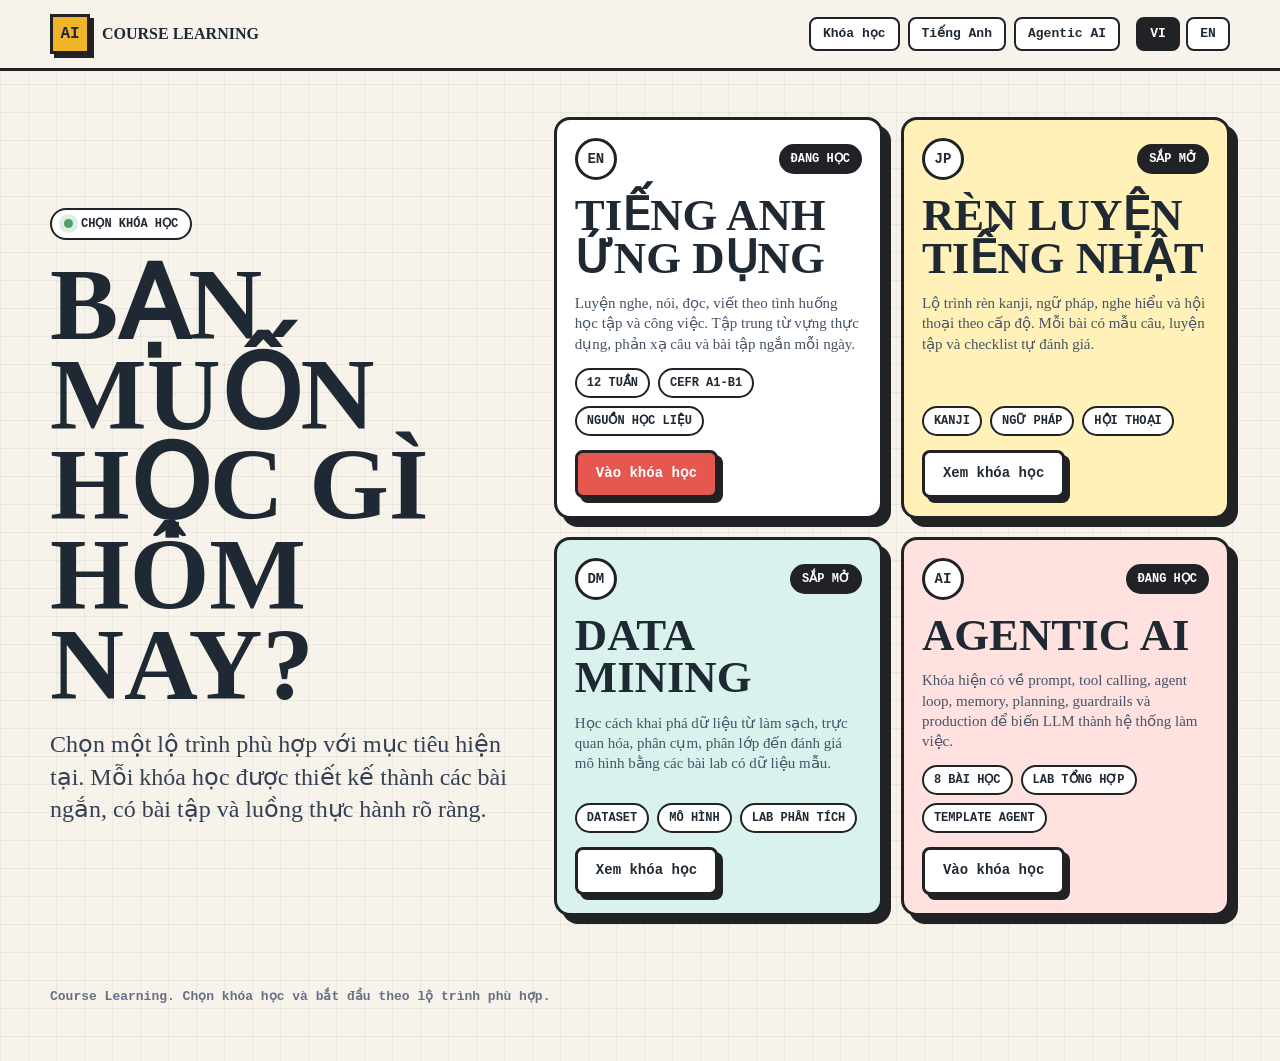
==== index.html @ 47c11835 "Add English learning roadmap page" ====
<!doctype html>
<html lang="vi">
<head>
  <meta charset="utf-8" />
  <meta name="viewport" content="width=device-width, initial-scale=1" />
  <title>Course Learning</title>
  <link rel="stylesheet" href="./assets/css/styles.css" />
</head>
<body>
  <header class="topbar">
    <div class="shell topbar-inner">
      <a class="brand" href="#courses" aria-label="Course selection home">
        <span class="mark">AI</span>
        <span data-i18n="brand">Course Learning</span>
      </a>

      <nav class="nav" aria-label="Course navigation">
        <a href="#courses" data-i18n="navCourses">Khóa học</a>
        <a href="./english.html#roadmap">Tiếng Anh</a>
        <a href="./agentic-ai.html#map" data-i18n="navAgenticAI">Agentic AI</a>
      </nav>

      <div class="lang-switch" aria-label="Language switcher">
        <button class="lang-btn active" type="button" data-lang="vi">VI</button>
        <button class="lang-btn" type="button" data-lang="en">EN</button>
      </div>
    </div>
  </header>

  <main id="home">
    <section class="shell course-select" id="courses">
      <div class="course-select-copy">
        <div class="eyebrow"><span class="pulse"></span><span data-i18n="courseSelectEyebrow">Chọn khóa học</span></div>
        <h1 data-i18n="courseSelectTitle">Bạn muốn học gì hôm nay?</h1>
        <p class="lead" data-i18n="courseSelectLead">Chọn một lộ trình phù hợp với mục tiêu hiện tại. Mỗi khóa học được thiết kế thành các bài ngắn, có bài tập và luồng thực hành rõ ràng.</p>
      </div>

      <div class="course-picker" id="coursePicker"></div>
    </section>
  </main>

  <footer class="shell footer" data-i18n="courseFooter">Course Learning. Chọn khóa học và bắt đầu theo lộ trình phù hợp.</footer>

  <script src="./assets/data/course-data.js"></script>
  <script src="./assets/js/app.js"></script>
</body>
</html>
---- assets/css/styles.css ----
:root {
  --ink: #1f2933;
  --muted: #667085;
  --paper: #f7f3ea;
  --line: #202225;
  --cyan: #2aa7a5;
  --red: #e6574f;
  --yellow: #f0b429;
  --green: #4f9f68;
  --shadow: 8px 8px 0 #202225;
  --radius: 8px;
}

* { box-sizing: border-box; }

html { scroll-behavior: smooth; }

body {
  margin: 0;
  color: var(--ink);
  background:
    linear-gradient(90deg, rgba(31, 41, 51, .06) 1px, transparent 1px),
    linear-gradient(rgba(31, 41, 51, .06) 1px, transparent 1px),
    var(--paper);
  background-size: 28px 28px;
  font-family: ui-serif, Georgia, "Times New Roman", serif;
}

button, input, textarea { font: inherit; }

.shell {
  width: min(1180px, calc(100% - 32px));
  margin: 0 auto;
}

.topbar {
  position: sticky;
  top: 0;
  z-index: 20;
  border-bottom: 3px solid var(--line);
  background: rgba(247, 243, 234, .92);
  backdrop-filter: blur(10px);
}

.topbar-inner {
  display: grid;
  grid-template-columns: auto 1fr auto;
  align-items: center;
  gap: 16px;
  min-height: 68px;
}

.brand {
  display: flex;
  align-items: center;
  gap: 12px;
  color: var(--ink);
  font-weight: 900;
  letter-spacing: 0;
  text-decoration: none;
  text-transform: uppercase;
}

.mark {
  width: 40px;
  height: 40px;
  display: grid;
  place-items: center;
  border: 3px solid var(--line);
  background: var(--yellow);
  box-shadow: 4px 4px 0 var(--line);
  font-family: ui-monospace, SFMono-Regular, Menlo, monospace;
}

.nav {
  display: flex;
  gap: 8px;
  flex-wrap: wrap;
  justify-content: flex-end;
}

.nav a,
.lang-btn {
  color: var(--ink);
  text-decoration: none;
  border: 2px solid var(--line);
  background: #fff;
  padding: 8px 12px;
  border-radius: var(--radius);
  font: 700 13px/1.1 ui-monospace, SFMono-Regular, Menlo, monospace;
}

.lang-switch {
  display: flex;
  gap: 6px;
}

.lang-btn {
  cursor: pointer;
  min-width: 44px;
}

.lang-btn.active {
  color: #fff;
  background: var(--line);
}

.hero {
  min-height: calc(100vh - 68px);
  display: grid;
  grid-template-columns: 1fr 1.05fr;
  gap: 36px;
  align-items: center;
  padding: 46px 0 28px;
}

.eyebrow {
  display: inline-flex;
  width: fit-content;
  align-items: center;
  gap: 8px;
  padding: 8px 12px;
  border: 2px solid var(--line);
  border-radius: 999px;
  background: #fff;
  font: 800 12px/1 ui-monospace, SFMono-Regular, Menlo, monospace;
  text-transform: uppercase;
}

.pulse {
  width: 9px;
  height: 9px;
  border-radius: 50%;
  background: var(--green);
  box-shadow: 0 0 0 5px rgba(79, 159, 104, .18);
}

h1 {
  max-width: 760px;
  margin: 20px 0 18px;
  font-size: clamp(46px, 8vw, 104px);
  line-height: .88;
  letter-spacing: 0;
  text-transform: uppercase;
}

.lead {
  max-width: 620px;
  margin: 0;
  color: #344054;
  font-size: clamp(18px, 2vw, 24px);
  line-height: 1.35;
}

.course-select {
  min-height: calc(100vh - 68px);
  display: grid;
  grid-template-columns: .82fr 1.18fr;
  gap: 34px;
  align-items: center;
  padding: 46px 0 38px;
}

.course-select-copy {
  align-self: center;
}

.course-picker {
  display: grid;
  grid-template-columns: repeat(2, minmax(0, 1fr));
  gap: 18px;
}

.picker-card {
  min-height: 330px;
  display: grid;
  grid-template-rows: auto auto 1fr auto auto;
  gap: 14px;
  border: 3px solid var(--line);
  border-radius: 16px;
  background: #fff;
  box-shadow: var(--shadow);
  padding: 18px;
}

.picker-card:nth-child(2) { background: #fff1b8; }
.picker-card:nth-child(3) { background: #d9f2ee; }
.picker-card:nth-child(4) { background: #ffe1df; }

.picker-card-top,
.picker-meta {
  display: flex;
  align-items: center;
  flex-wrap: wrap;
  gap: 8px;
}

.picker-card-top {
  justify-content: space-between;
}

.course-status,
.picker-meta span {
  border: 2px solid var(--line);
  border-radius: 999px;
  background: #fff;
  padding: 7px 10px;
  font: 900 12px/1 ui-monospace, SFMono-Regular, Menlo, monospace;
  text-transform: uppercase;
}

.course-status {
  background: var(--line);
  color: #fff;
}

.picker-card h2 {
  font-size: clamp(28px, 3.5vw, 46px);
}

.picker-card .btn {
  width: fit-content;
}

.hero-actions {
  display: flex;
  flex-wrap: wrap;
  gap: 12px;
  margin-top: 28px;
}

.btn {
  border: 3px solid var(--line);
  border-radius: var(--radius);
  color: var(--ink);
  background: #fff;
  padding: 13px 18px;
  min-height: 48px;
  cursor: pointer;
  box-shadow: 5px 5px 0 var(--line);
  text-decoration: none;
  font: 900 14px/1 ui-monospace, SFMono-Regular, Menlo, monospace;
  transition: transform .16s ease, box-shadow .16s ease;
}

.btn:hover {
  transform: translate(2px, 2px);
  box-shadow: 3px 3px 0 var(--line);
}

.btn.primary {
  background: var(--red);
  color: #fff;
}

.agent-board {
  position: relative;
  min-height: 560px;
  border: 4px solid var(--line);
  border-radius: 18px;
  background: #fffdf6;
  box-shadow: var(--shadow);
  overflow: hidden;
  padding: 22px;
}

.agent-board::before {
  content: "";
  position: absolute;
  inset: 0;
  background:
    radial-gradient(circle at 20% 20%, rgba(42, 167, 165, .22), transparent 28%),
    radial-gradient(circle at 78% 36%, rgba(230, 87, 79, .18), transparent 30%),
    radial-gradient(circle at 45% 90%, rgba(240, 180, 41, .22), transparent 28%);
  pointer-events: none;
}

.node {
  position: absolute;
  z-index: 1;
  width: 168px;
  border: 3px solid var(--line);
  border-radius: 14px;
  background: #fff;
  padding: 14px;
  box-shadow: 5px 5px 0 var(--line);
}

.node strong {
  display: block;
  margin-bottom: 8px;
  font: 900 14px/1 ui-monospace, SFMono-Regular, Menlo, monospace;
  text-transform: uppercase;
}

.node span {
  display: block;
  color: var(--muted);
  font-size: 14px;
  line-height: 1.25;
}

.node.goal { left: 34px; top: 36px; background: #d9f2ee; }
.node.plan { right: 48px; top: 62px; background: #fff1b8; }
.node.tools { right: 32px; bottom: 84px; background: #dce7ff; }
.node.memory { left: 54px; bottom: 76px; background: #e5f2df; }
.node.eval { left: 50%; top: 50%; transform: translate(-50%, -50%); background: #ffe1df; }

.brain {
  position: absolute;
  z-index: 2;
  left: 50%;
  top: 50%;
  width: 132px;
  height: 132px;
  transform: translate(-50%, -50%);
  border: 4px solid var(--line);
  border-radius: 50%;
  display: grid;
  place-items: center;
  background: var(--red);
  color: #fff;
  box-shadow: 7px 7px 0 var(--line);
  font: 900 46px/1 ui-monospace, SFMono-Regular, Menlo, monospace;
}

.wire {
  position: absolute;
  z-index: 0;
  border: 3px dashed var(--line);
  border-radius: 999px;
  opacity: .8;
}

.wire.one { left: 92px; top: 110px; width: 390px; height: 190px; transform: rotate(10deg); }
.wire.two { right: 96px; top: 130px; width: 330px; height: 300px; transform: rotate(-12deg); }
.wire.three { left: 116px; bottom: 110px; width: 410px; height: 190px; transform: rotate(-6deg); }

.section {
  padding: 76px 0;
  border-top: 3px solid rgba(32, 34, 37, .18);
}

.section-head {
  display: flex;
  align-items: end;
  justify-content: space-between;
  gap: 24px;
  margin-bottom: 24px;
}

h2 {
  margin: 0;
  font-size: clamp(34px, 5vw, 62px);
  line-height: .95;
  text-transform: uppercase;
}

.section-note {
  max-width: 430px;
  margin: 0;
  color: var(--muted);
  font-size: 17px;
  line-height: 1.45;
}

.modules,
.course-grid {
  display: grid;
  gap: 14px;
}

.modules { grid-template-columns: repeat(4, 1fr); }
.course-grid { grid-template-columns: repeat(2, 1fr); gap: 18px; }

.module,
.course-card,
.lesson-panel,
.visual-panel {
  border: 3px solid var(--line);
  border-radius: 16px;
  background: #fff;
  box-shadow: var(--shadow);
  padding: 20px;
}

.module {
  min-height: 220px;
}

.module:nth-child(2n),
.course-card:nth-child(2n) { background: #fff1b8; }
.module:nth-child(3n),
.course-card:nth-child(3n) { background: #d9f2ee; }
.module:nth-child(4n),
.course-card:nth-child(4n) { background: #ffe1df; }

.module-num {
  width: 42px;
  height: 42px;
  display: grid;
  place-items: center;
  border: 3px solid var(--line);
  border-radius: 50%;
  background: #fff;
  font: 900 14px/1 ui-monospace, SFMono-Regular, Menlo, monospace;
}

.module h3 {
  margin: 34px 0 10px;
  font-size: 22px;
  line-height: 1;
}

.module p,
.course-copy {
  margin: 0;
  color: #475467;
  font-size: 15px;
  line-height: 1.35;
}

.split,
.quiz,
.lab {
  display: grid;
  grid-template-columns: .9fr 1.1fr;
  gap: 22px;
  align-items: stretch;
}

.lesson-list,
.flow-steps,
.checklist,
.rubric {
  display: grid;
  gap: 12px;
  margin: 20px 0 0;
  padding: 0;
  list-style: none;
}

.lesson-list li,
.flow-step,
.practice,
.mini-diagram {
  border: 2px solid var(--line);
  border-radius: 12px;
  padding: 12px;
  background: #fffaf0;
}

.lesson-list li {
  display: grid;
  grid-template-columns: 38px 1fr;
  gap: 12px;
  align-items: start;
}

.badge {
  width: 38px;
  height: 38px;
  display: grid;
  place-items: center;
  border: 2px solid var(--line);
  border-radius: 50%;
  background: var(--cyan);
  color: #fff;
  font: 900 13px/1 ui-monospace, SFMono-Regular, Menlo, monospace;
}

.lesson-list strong,
.practice strong {
  display: block;
  margin-bottom: 4px;
  font: 900 15px/1.2 ui-monospace, SFMono-Regular, Menlo, monospace;
  text-transform: uppercase;
}

.lesson-list span,
.flow-step p,
.practice p {
  color: var(--muted);
  font-size: 14px;
  line-height: 1.35;
}

.terminal {
  background: #202225;
  color: #f9fafb;
  border-radius: 12px;
  border: 3px solid var(--line);
  overflow: hidden;
  font: 14px/1.5 ui-monospace, SFMono-Regular, Menlo, monospace;
}

.terminal-head {
  display: flex;
  gap: 8px;
  padding: 10px;
  border-bottom: 2px solid #000;
  background: #35383d;
}

.dot {
  width: 12px;
  height: 12px;
  border-radius: 50%;
  border: 1px solid #111;
}

.dot.red { background: #ff6b64; }
.dot.yellow { background: #f7c948; }
.dot.green { background: #57c785; }

pre {
  margin: 0;
  padding: 16px;
  white-space: pre-wrap;
}

.flow-step,
.diagram-row {
  display: grid;
  grid-template-columns: 108px 1fr;
  gap: 12px;
  align-items: center;
}

.flow-step code,
.diagram-row code {
  display: block;
  color: #fff;
  background: var(--line);
  border-radius: 8px;
  padding: 8px;
  text-align: center;
  font: 900 12px/1 ui-monospace, SFMono-Regular, Menlo, monospace;
  overflow-wrap: anywhere;
}

textarea {
  width: 100%;
  min-height: 250px;
  resize: vertical;
  border: 3px solid var(--line);
  border-radius: 14px;
  padding: 14px;
  color: var(--ink);
  background: #fff;
  box-shadow: 5px 5px 0 var(--line);
  font: 15px/1.5 ui-monospace, SFMono-Regular, Menlo, monospace;
}

.check {
  display: flex;
  align-items: center;
  gap: 10px;
  color: #475467;
  font-size: 16px;
}

.box {
  width: 24px;
  height: 24px;
  display: grid;
  place-items: center;
  border: 2px solid var(--line);
  border-radius: 6px;
  background: #fff;
  font: 900 13px/1 ui-monospace, SFMono-Regular, Menlo, monospace;
  flex: 0 0 auto;
}

.check.good .box {
  background: var(--green);
  color: #fff;
}

.course-card {
  display: grid;
  grid-template-rows: auto auto 1fr auto;
  gap: 14px;
  min-height: 460px;
}

.course-title {
  display: flex;
  align-items: start;
  gap: 12px;
}

.course-title h3 {
  margin: 0;
  font-size: clamp(25px, 3vw, 38px);
  line-height: .95;
  text-transform: uppercase;
}

.mini-diagram {
  display: grid;
  gap: 10px;
  align-content: start;
  background: rgba(255, 255, 255, .72);
}

.diagram-row span {
  color: #475467;
  font-size: 14px;
  line-height: 1.35;
}

.lab-board {
  border: 3px solid var(--line);
  border-radius: 16px;
  background: #202225;
  color: #f9fafb;
  box-shadow: var(--shadow);
  padding: 18px;
}

.lab-board h3 {
  margin: 0 0 14px;
  font-size: 28px;
  line-height: 1;
  text-transform: uppercase;
}

.lab-board ol {
  display: grid;
  gap: 12px;
  margin: 0;
  padding-left: 22px;
}

.lab-board li {
  color: #eaecf0;
  line-height: 1.4;
}

.rubric-item {
  display: grid;
  grid-template-columns: 34px 1fr;
  gap: 10px;
  align-items: start;
  border: 2px solid #000;
  border-radius: 12px;
  background: #35383d;
  padding: 10px;
}

.rubric-item b {
  display: grid;
  place-items: center;
  width: 34px;
  height: 34px;
  border: 2px solid #000;
  border-radius: 50%;
  background: var(--yellow);
  color: var(--ink);
  font: 900 12px/1 ui-monospace, SFMono-Regular, Menlo, monospace;
}

.rubric-item span {
  color: #f2f4f7;
  font-size: 14px;
  line-height: 1.35;
}

.english-hero {
  min-height: calc(100vh - 68px);
  display: grid;
  grid-template-columns: 1fr .82fr;
  gap: 34px;
  align-items: center;
  padding: 46px 0 38px;
}

.english-hero h1 {
  max-width: 820px;
}

.english-scorecard {
  display: grid;
  gap: 18px;
  border: 4px solid var(--line);
  border-radius: 18px;
  background: #d9f2ee;
  box-shadow: var(--shadow);
  padding: 24px;
}

.english-scorecard strong {
  display: block;
  margin: 12px 0;
  font-size: clamp(38px, 5vw, 70px);
  line-height: .9;
  text-transform: uppercase;
}

.english-scorecard p {
  max-width: 420px;
  margin: 0;
  color: #344054;
  font-size: 17px;
  line-height: 1.45;
}

.score-label {
  display: inline-flex;
  width: fit-content;
  border: 2px solid var(--line);
  border-radius: 999px;
  background: #fff;
  padding: 8px 12px;
  font: 900 12px/1 ui-monospace, SFMono-Regular, Menlo, monospace;
  text-transform: uppercase;
}

.score-grid {
  display: grid;
  grid-template-columns: repeat(2, 1fr);
  gap: 10px;
}

.score-grid span {
  border: 3px solid var(--line);
  border-radius: 12px;
  background: #fff;
  padding: 16px;
  box-shadow: 4px 4px 0 var(--line);
  font: 900 16px/1 ui-monospace, SFMono-Regular, Menlo, monospace;
  text-transform: uppercase;
}

.principles,
.english-roadmap,
.source-grid {
  display: grid;
  gap: 18px;
}

.principles {
  grid-template-columns: repeat(3, 1fr);
}

.principle-card,
.roadmap-phase,
.source-card {
  border: 3px solid var(--line);
  border-radius: 16px;
  background: #fff;
  box-shadow: var(--shadow);
  padding: 20px;
}

.principle-card:nth-child(2),
.roadmap-phase:nth-child(2n),
.source-card:nth-child(2n) {
  background: #fff1b8;
}

.principle-card:nth-child(3),
.roadmap-phase:nth-child(3n),
.source-card:nth-child(3n) {
  background: #ffe1df;
}

.principle-card h3,
.source-card h3 {
  margin: 18px 0 10px;
  font-size: 26px;
  line-height: 1;
  text-transform: uppercase;
}

.principle-card p,
.source-card p {
  margin: 0;
  color: #475467;
  font-size: 15px;
  line-height: 1.4;
}

.english-roadmap {
  grid-template-columns: repeat(2, 1fr);
}

.phase-head {
  display: flex;
  align-items: start;
  gap: 12px;
  margin-bottom: 14px;
}

.phase-head h3 {
  margin: 0;
  font-size: clamp(27px, 3vw, 40px);
  line-height: .95;
  text-transform: uppercase;
}

.roadmap-phase ul {
  display: grid;
  gap: 10px;
  margin: 0;
  padding-left: 20px;
}

.roadmap-phase li {
  color: #475467;
  line-height: 1.4;
}

.source-grid {
  grid-template-columns: repeat(5, minmax(0, 1fr));
}

.source-card {
  min-height: 250px;
  display: grid;
  grid-template-rows: auto 1fr auto;
}

.source-card a {
  width: fit-content;
  color: #fff;
  background: var(--line);
  border: 2px solid var(--line);
  border-radius: var(--radius);
  padding: 9px 10px;
  text-decoration: none;
  font: 900 12px/1 ui-monospace, SFMono-Regular, Menlo, monospace;
}

.footer {
  padding: 34px 0 54px;
  color: var(--muted);
  font: 700 13px/1.4 ui-monospace, SFMono-Regular, Menlo, monospace;
}

@media (max-width: 920px) {
  .topbar-inner,
  .course-select,
  .english-hero,
  .hero,
  .split,
  .quiz,
  .lab {
    grid-template-columns: 1fr;
  }

  .course-select,
  .english-hero,
  .hero { min-height: auto; }
  .nav { justify-content: flex-start; }
  .principles,
  .english-roadmap,
  .source-grid { grid-template-columns: 1fr; }
  .modules { grid-template-columns: repeat(2, 1fr); }
  .course-grid { grid-template-columns: 1fr; }
}

@media (max-width: 620px) {
  .topbar-inner {
    align-items: flex-start;
    padding: 12px 0;
  }

  .agent-board { min-height: 640px; }
  .node { width: 142px; }
  .node.goal { left: 16px; top: 24px; }
  .node.plan { right: 14px; top: 124px; }
  .node.tools { right: 14px; bottom: 32px; }
  .node.memory { left: 16px; bottom: 96px; }
  .brain { width: 108px; height: 108px; font-size: 36px; }
  .course-picker,
  .modules { grid-template-columns: 1fr; }
  .flow-step,
  .diagram-row { grid-template-columns: 1fr; }
  .section-head { display: block; }
  .section-note { margin-top: 12px; }
}
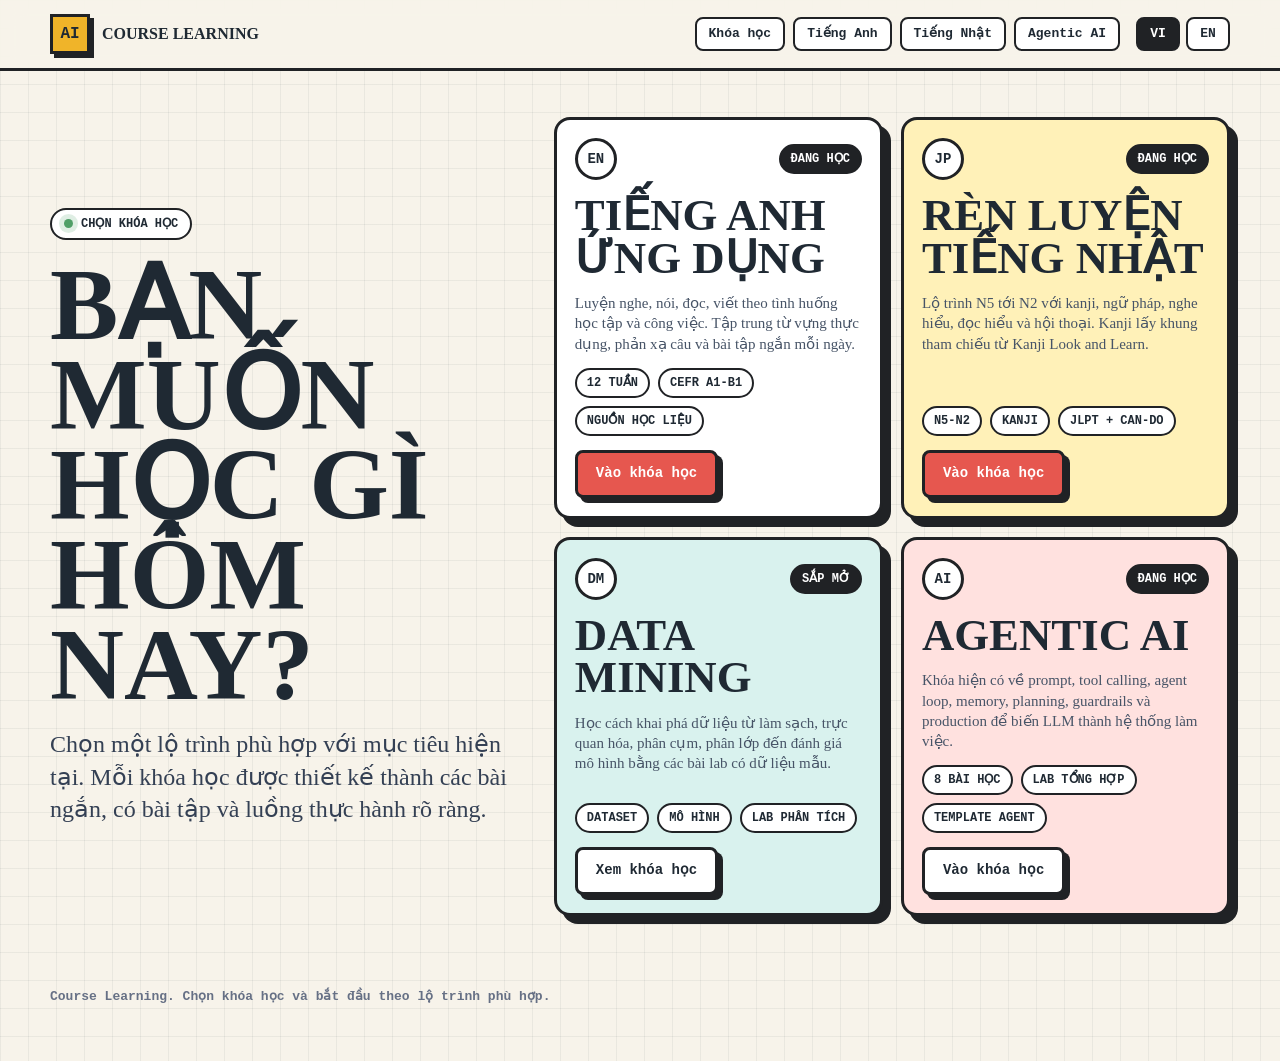
==== commit 45b6b9d7: "Add Japanese N5 to N2 roadmap page" ====
--- a/index.html
+++ b/index.html
@@ -17,6 +17,7 @@
       <nav class="nav" aria-label="Course navigation">
         <a href="#courses" data-i18n="navCourses">Khóa học</a>
         <a href="./english.html#roadmap">Tiếng Anh</a>
+        <a href="./japanese.html#roadmap">Tiếng Nhật</a>
         <a href="./agentic-ai.html#map" data-i18n="navAgenticAI">Agentic AI</a>
       </nav>
 
--- a/assets/css/styles.css
+++ b/assets/css/styles.css
@@ -676,6 +676,15 @@
   padding: 46px 0 38px;
 }
 
+.japanese-hero {
+  min-height: calc(100vh - 68px);
+  display: grid;
+  grid-template-columns: .98fr 1.02fr;
+  gap: 34px;
+  align-items: center;
+  padding: 46px 0 38px;
+}
+
 .english-hero h1 {
   max-width: 820px;
 }
@@ -833,6 +842,82 @@
   font: 900 12px/1 ui-monospace, SFMono-Regular, Menlo, monospace;
 }
 
+.japanese-board {
+  position: relative;
+  min-height: 560px;
+  display: grid;
+  grid-template-columns: repeat(3, 1fr);
+  gap: 14px;
+  align-content: start;
+  border: 4px solid var(--line);
+  border-radius: 18px;
+  background:
+    linear-gradient(135deg, rgba(255, 225, 223, .74), rgba(217, 242, 238, .88)),
+    #fffdf6;
+  box-shadow: var(--shadow);
+  padding: 22px;
+}
+
+.kanji-tile {
+  aspect-ratio: 1;
+  display: grid;
+  place-items: center;
+  border: 4px solid var(--line);
+  border-radius: 16px;
+  background: #fff;
+  box-shadow: 6px 6px 0 var(--line);
+  font-size: clamp(60px, 9vw, 128px);
+  font-weight: 900;
+  line-height: 1;
+}
+
+.kanji-tile:nth-child(2) {
+  transform: translateY(38px);
+  background: #fff1b8;
+}
+
+.kanji-tile:nth-child(3) {
+  transform: translateY(76px);
+  background: #d9f2ee;
+}
+
+.level-stack {
+  grid-column: 1 / -1;
+  display: grid;
+  gap: 10px;
+  margin-top: 90px;
+}
+
+.level-stack span {
+  border: 3px solid var(--line);
+  border-radius: 12px;
+  background: #202225;
+  color: #fff;
+  padding: 14px;
+  box-shadow: 4px 4px 0 var(--line);
+  font: 900 16px/1 ui-monospace, SFMono-Regular, Menlo, monospace;
+  text-transform: uppercase;
+}
+
+.japanese-roadmap,
+.daily-grid {
+  display: grid;
+  gap: 18px;
+}
+
+.japanese-roadmap {
+  grid-template-columns: repeat(2, 1fr);
+}
+
+.daily-grid {
+  grid-template-columns: repeat(4, 1fr);
+}
+
+.kanji-note {
+  max-width: none;
+  margin-top: 16px;
+}
+
 .footer {
   padding: 34px 0 54px;
   color: var(--muted);
@@ -843,6 +928,7 @@
   .topbar-inner,
   .course-select,
   .english-hero,
+  .japanese-hero,
   .hero,
   .split,
   .quiz,
@@ -852,10 +938,13 @@
 
   .course-select,
   .english-hero,
+  .japanese-hero,
   .hero { min-height: auto; }
   .nav { justify-content: flex-start; }
   .principles,
   .english-roadmap,
+  .japanese-roadmap,
+  .daily-grid,
   .source-grid { grid-template-columns: 1fr; }
   .modules { grid-template-columns: repeat(2, 1fr); }
   .course-grid { grid-template-columns: 1fr; }
@@ -874,6 +963,8 @@
   .node.tools { right: 14px; bottom: 32px; }
   .node.memory { left: 16px; bottom: 96px; }
   .brain { width: 108px; height: 108px; font-size: 36px; }
+  .japanese-board { min-height: auto; }
+  .level-stack { margin-top: 26px; }
   .course-picker,
   .modules { grid-template-columns: 1fr; }
   .flow-step,
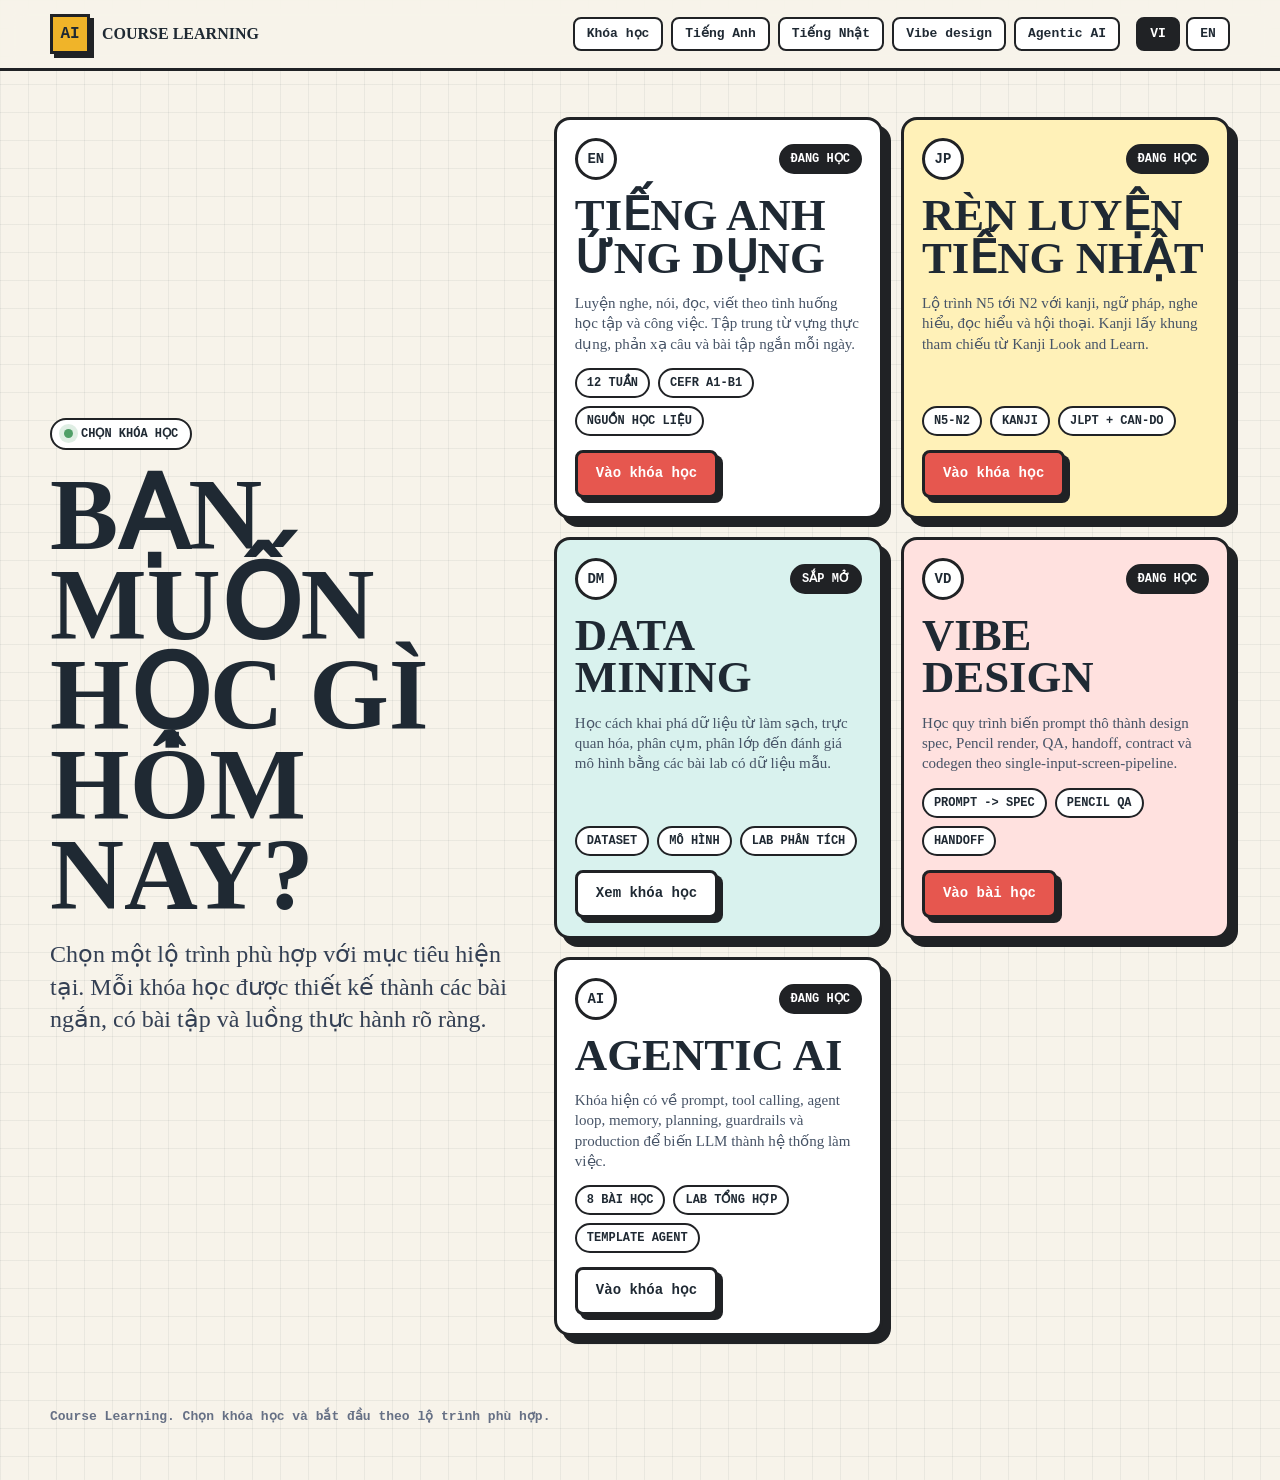
==== commit c9cd7eb9: "Add Vibe design pipeline lesson" ====
--- a/index.html
+++ b/index.html
@@ -18,6 +18,7 @@
         <a href="#courses" data-i18n="navCourses">Khóa học</a>
         <a href="./english.html#roadmap">Tiếng Anh</a>
         <a href="./japanese.html#roadmap">Tiếng Nhật</a>
+        <a href="./vibe-design.html#map">Vibe design</a>
         <a href="./agentic-ai.html#map" data-i18n="navAgenticAI">Agentic AI</a>
       </nav>
 
--- a/assets/css/styles.css
+++ b/assets/css/styles.css
@@ -685,6 +685,15 @@
   padding: 46px 0 38px;
 }
 
+.vibe-hero {
+  min-height: calc(100vh - 68px);
+  display: grid;
+  grid-template-columns: .9fr 1.1fr;
+  gap: 34px;
+  align-items: center;
+  padding: 46px 0 38px;
+}
+
 .english-hero h1 {
   max-width: 820px;
 }
@@ -918,6 +927,55 @@
   margin-top: 16px;
 }
 
+.pipeline-board {
+  display: grid;
+  grid-template-columns: repeat(2, minmax(0, 1fr));
+  gap: 14px;
+  border: 4px solid var(--line);
+  border-radius: 18px;
+  background:
+    linear-gradient(135deg, rgba(240, 180, 41, .22), rgba(42, 167, 165, .2)),
+    #fffdf6;
+  box-shadow: var(--shadow);
+  padding: 22px;
+}
+
+.pipeline-node {
+  min-height: 104px;
+  display: grid;
+  place-items: center;
+  border: 3px solid var(--line);
+  border-radius: 14px;
+  background: #fff;
+  box-shadow: 5px 5px 0 var(--line);
+  text-align: center;
+  font: 900 20px/1 ui-monospace, SFMono-Regular, Menlo, monospace;
+  text-transform: uppercase;
+}
+
+.pipeline-node:nth-child(2n) { background: #fff1b8; }
+.pipeline-node:nth-child(3n) { background: #d9f2ee; }
+.pipeline-node:nth-child(4n) { background: #ffe1df; }
+
+.vibe-steps,
+.checklist-grid {
+  display: grid;
+  gap: 18px;
+}
+
+.vibe-steps {
+  grid-template-columns: repeat(2, 1fr);
+}
+
+.checklist-grid {
+  grid-template-columns: repeat(2, 1fr);
+}
+
+.check code,
+.roadmap-phase code {
+  overflow-wrap: anywhere;
+}
+
 .footer {
   padding: 34px 0 54px;
   color: var(--muted);
@@ -929,6 +987,7 @@
   .course-select,
   .english-hero,
   .japanese-hero,
+  .vibe-hero,
   .hero,
   .split,
   .quiz,
@@ -939,11 +998,14 @@
   .course-select,
   .english-hero,
   .japanese-hero,
+  .vibe-hero,
   .hero { min-height: auto; }
   .nav { justify-content: flex-start; }
   .principles,
   .english-roadmap,
   .japanese-roadmap,
+  .vibe-steps,
+  .checklist-grid,
   .daily-grid,
   .source-grid { grid-template-columns: 1fr; }
   .modules { grid-template-columns: repeat(2, 1fr); }
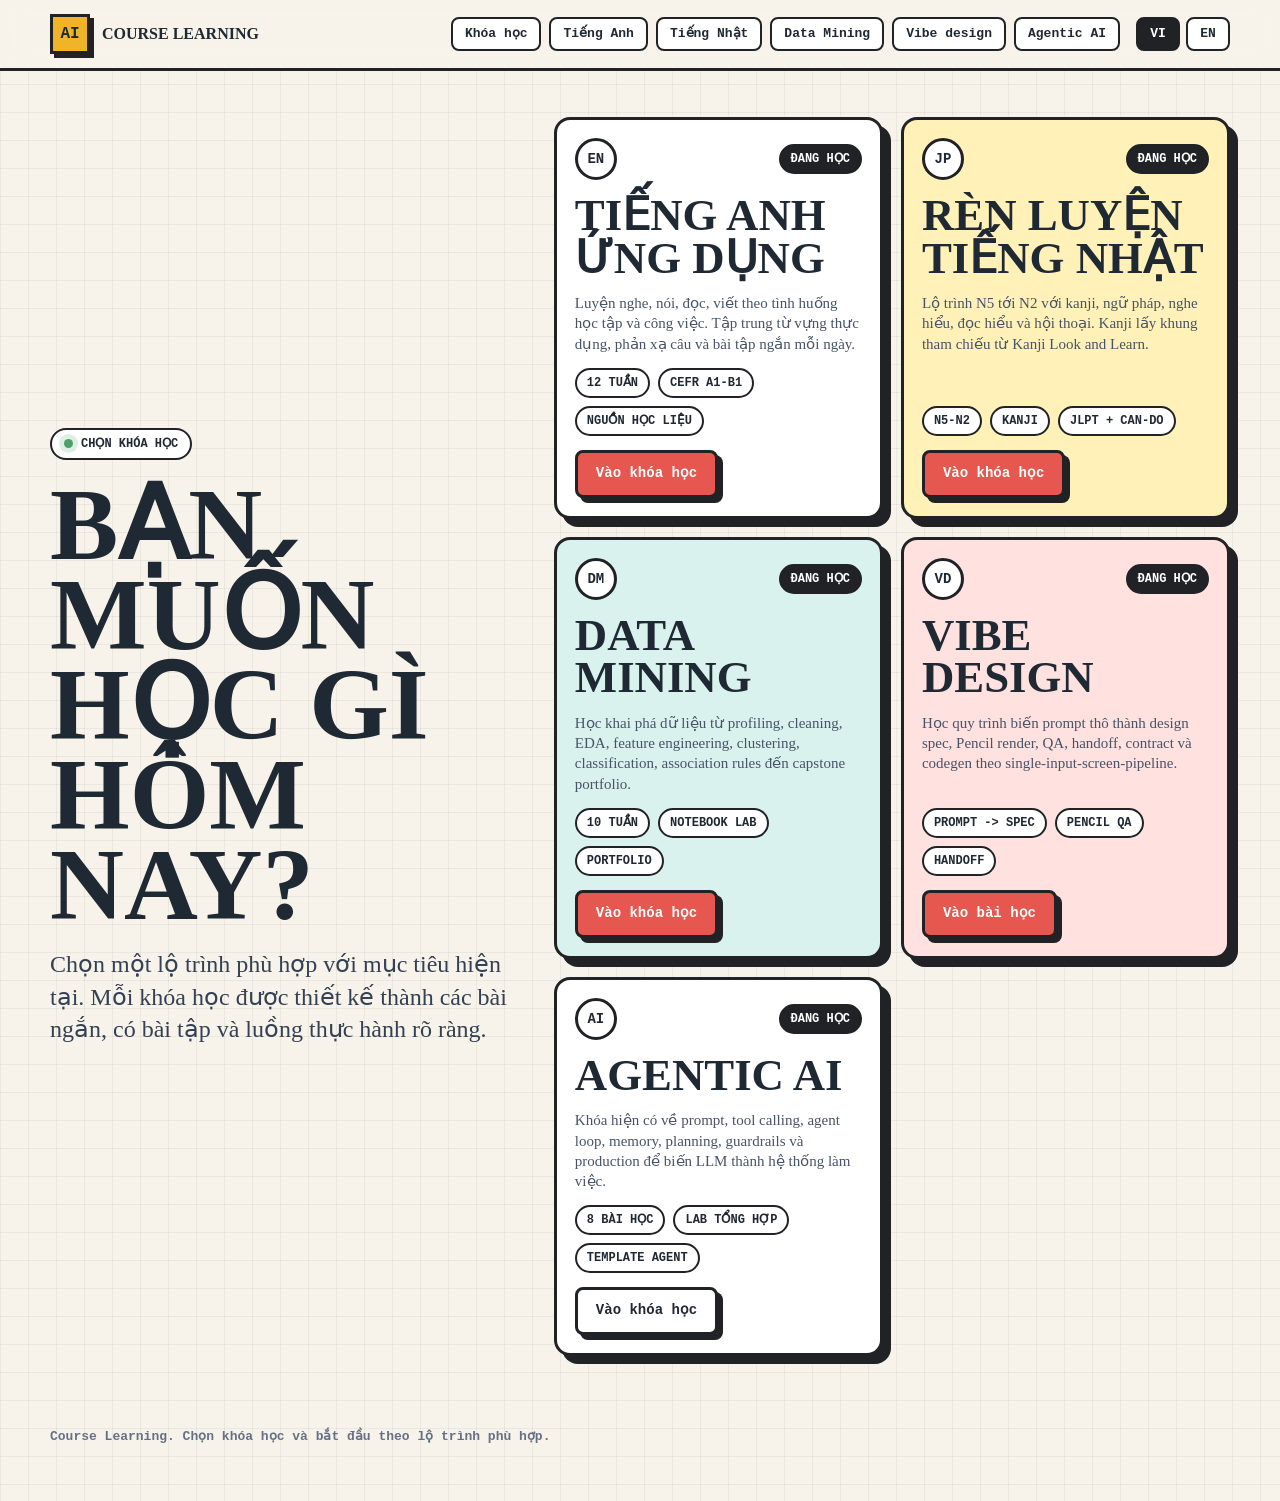
==== commit 21387cdf: "Add Data Mining learning plan page" ====
--- a/index.html
+++ b/index.html
@@ -18,6 +18,7 @@
         <a href="#courses" data-i18n="navCourses">Khóa học</a>
         <a href="./english.html#roadmap">Tiếng Anh</a>
         <a href="./japanese.html#roadmap">Tiếng Nhật</a>
+        <a href="./data-mining.html#roadmap">Data Mining</a>
         <a href="./vibe-design.html#map">Vibe design</a>
         <a href="./agentic-ai.html#map" data-i18n="navAgenticAI">Agentic AI</a>
       </nav>
--- a/assets/css/styles.css
+++ b/assets/css/styles.css
@@ -694,6 +694,15 @@
   padding: 46px 0 38px;
 }
 
+.data-hero {
+  min-height: calc(100vh - 68px);
+  display: grid;
+  grid-template-columns: .92fr 1.08fr;
+  gap: 34px;
+  align-items: center;
+  padding: 46px 0 38px;
+}
+
 .english-hero h1 {
   max-width: 820px;
 }
@@ -927,6 +936,42 @@
   margin-top: 16px;
 }
 
+.data-board {
+  display: grid;
+  grid-template-columns: repeat(3, 1fr);
+  gap: 14px;
+  border: 4px solid var(--line);
+  border-radius: 18px;
+  background:
+    linear-gradient(135deg, rgba(42, 167, 165, .2), rgba(230, 87, 79, .14)),
+    #fffdf6;
+  box-shadow: var(--shadow);
+  padding: 22px;
+}
+
+.data-cell {
+  min-height: 142px;
+  display: grid;
+  place-items: center;
+  border: 3px solid var(--line);
+  border-radius: 14px;
+  background: #fff;
+  box-shadow: 5px 5px 0 var(--line);
+  text-align: center;
+  font: 900 22px/1 ui-monospace, SFMono-Regular, Menlo, monospace;
+  text-transform: uppercase;
+}
+
+.data-cell:nth-child(2n) { background: #d9f2ee; }
+.data-cell:nth-child(3n) { background: #fff1b8; }
+
+.data-roadmap,
+.data-lesson-grid {
+  display: grid;
+  grid-template-columns: repeat(2, 1fr);
+  gap: 18px;
+}
+
 .pipeline-board {
   display: grid;
   grid-template-columns: repeat(2, minmax(0, 1fr));
@@ -958,13 +1003,141 @@
 .pipeline-node:nth-child(4n) { background: #ffe1df; }
 
 .vibe-steps,
-.checklist-grid {
+.checklist-grid,
+.learning-path-grid,
+.practice-lab-grid {
   display: grid;
   gap: 18px;
 }
 
-.vibe-steps {
+.vibe-steps,
+.learning-path-grid,
+.practice-lab-grid {
   grid-template-columns: repeat(2, 1fr);
+}
+
+.practice-lab {
+  border: 3px solid var(--line);
+  border-radius: 16px;
+  background: #fff;
+  box-shadow: var(--shadow);
+  padding: 20px;
+}
+
+.practice-lab:nth-child(2n) { background: #fff1b8; }
+.practice-lab:nth-child(3n) { background: #d9f2ee; }
+
+.practice-lab p {
+  margin: 0 0 14px;
+  color: #344054;
+  line-height: 1.4;
+}
+
+.practice-lab ul {
+  display: grid;
+  gap: 8px;
+  margin: 0;
+  padding-left: 20px;
+}
+
+.practice-lab li {
+  color: #475467;
+  line-height: 1.4;
+}
+
+.workspace-grid {
+  display: grid;
+  grid-template-columns: .92fr 1.08fr;
+  gap: 22px;
+  align-items: stretch;
+}
+
+.workspace-panel {
+  border: 3px solid var(--line);
+  border-radius: 16px;
+  background: #fff;
+  box-shadow: var(--shadow);
+  padding: 20px;
+}
+
+.workspace-panel label {
+  display: grid;
+  gap: 8px;
+  margin-bottom: 14px;
+  color: #344054;
+  font: 900 13px/1.2 ui-monospace, SFMono-Regular, Menlo, monospace;
+  text-transform: uppercase;
+}
+
+.workspace-panel input,
+.workspace-panel select {
+  width: 100%;
+  min-height: 48px;
+  border: 3px solid var(--line);
+  border-radius: 12px;
+  background: #fff;
+  color: var(--ink);
+  padding: 10px 12px;
+  box-shadow: 4px 4px 0 var(--line);
+}
+
+.workspace-panel textarea {
+  min-height: 180px;
+}
+
+.workspace-actions {
+  display: flex;
+  flex-wrap: wrap;
+  gap: 12px;
+}
+
+.workspace-output {
+  min-height: 460px;
+  margin-top: 18px;
+  border: 3px solid var(--line);
+  border-radius: 14px;
+  background: #202225;
+  color: #f9fafb;
+  box-shadow: 5px 5px 0 var(--line);
+  white-space: pre-wrap;
+  overflow: auto;
+}
+
+.saved-runs {
+  margin-top: 32px;
+}
+
+.compact-head h2 {
+  font-size: clamp(28px, 3.5vw, 44px);
+}
+
+.saved-run-list {
+  display: grid;
+  grid-template-columns: repeat(3, 1fr);
+  gap: 14px;
+}
+
+.saved-run {
+  border: 3px solid var(--line);
+  border-radius: 14px;
+  background: #fff1b8;
+  box-shadow: 5px 5px 0 var(--line);
+  padding: 14px;
+  cursor: pointer;
+  text-align: left;
+}
+
+.saved-run strong {
+  display: block;
+  margin-bottom: 8px;
+  font: 900 16px/1.1 ui-monospace, SFMono-Regular, Menlo, monospace;
+  text-transform: uppercase;
+}
+
+.saved-run span {
+  color: #475467;
+  font-size: 14px;
+  line-height: 1.35;
 }
 
 .checklist-grid {
@@ -988,6 +1161,7 @@
   .english-hero,
   .japanese-hero,
   .vibe-hero,
+  .data-hero,
   .hero,
   .split,
   .quiz,
@@ -999,12 +1173,18 @@
   .english-hero,
   .japanese-hero,
   .vibe-hero,
+  .data-hero,
   .hero { min-height: auto; }
   .nav { justify-content: flex-start; }
   .principles,
   .english-roadmap,
   .japanese-roadmap,
+  .data-roadmap,
+  .data-lesson-grid,
   .vibe-steps,
+  .learning-path-grid,
+  .practice-lab-grid,
+  .workspace-grid,
   .checklist-grid,
   .daily-grid,
   .source-grid { grid-template-columns: 1fr; }
@@ -1026,8 +1206,10 @@
   .node.memory { left: 16px; bottom: 96px; }
   .brain { width: 108px; height: 108px; font-size: 36px; }
   .japanese-board { min-height: auto; }
+  .data-board { grid-template-columns: 1fr; }
   .level-stack { margin-top: 26px; }
   .course-picker,
+  .saved-run-list,
   .modules { grid-template-columns: 1fr; }
   .flow-step,
   .diagram-row { grid-template-columns: 1fr; }
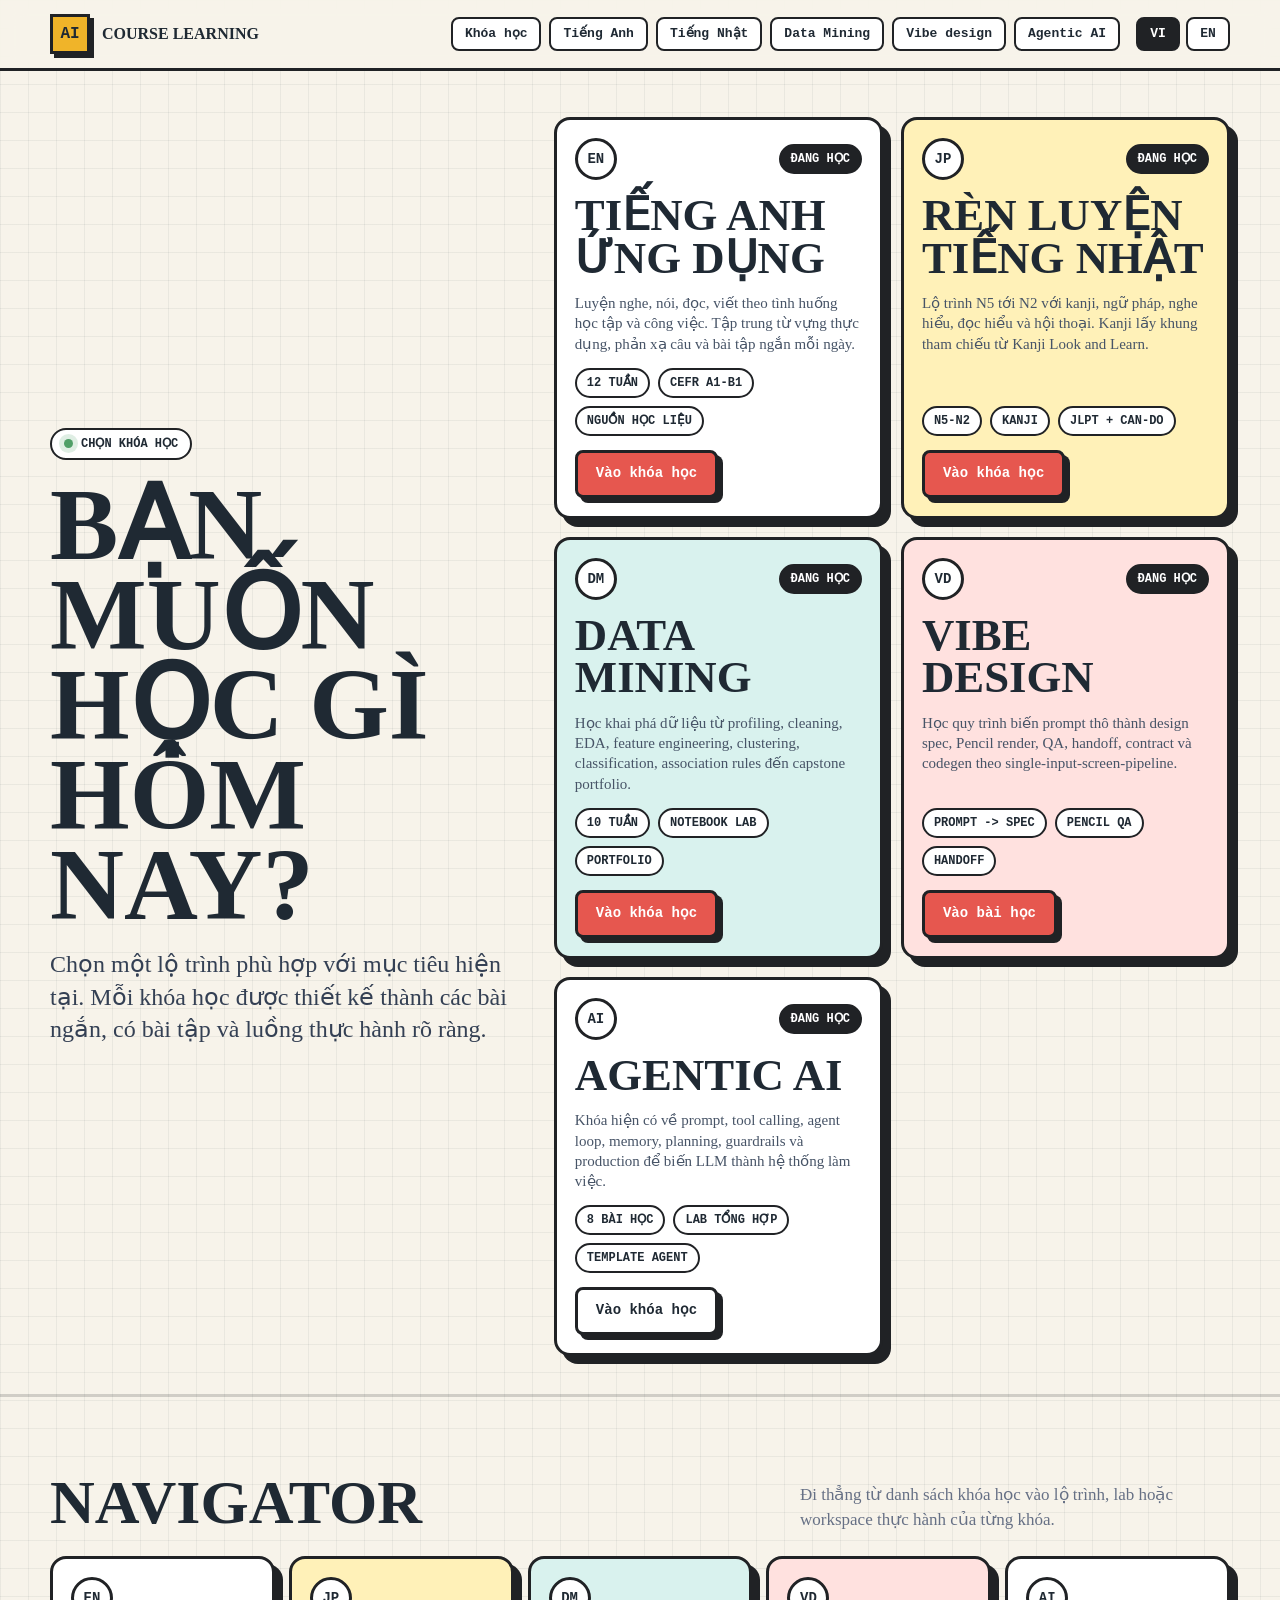
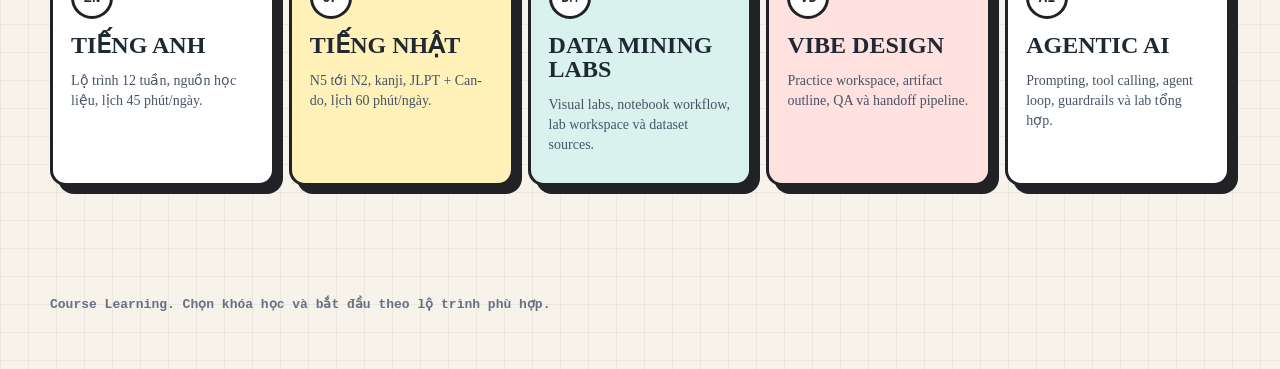
==== commit 3b694e6d: "Add course navigator and Data Mining visual labs" ====
--- a/index.html
+++ b/index.html
@@ -40,6 +40,43 @@
 
       <div class="course-picker" id="coursePicker"></div>
     </section>
+
+    <section class="section course-nav-section" id="course-navigator">
+      <div class="shell">
+        <div class="section-head">
+          <h2>Navigator</h2>
+          <p class="section-note">Đi thẳng từ danh sách khóa học vào lộ trình, lab hoặc workspace thực hành của từng khóa.</p>
+        </div>
+
+        <div class="course-navigator">
+          <a class="navigator-tile" href="./english.html#roadmap">
+            <span class="module-num">EN</span>
+            <strong>Tiếng Anh</strong>
+            <small>Lộ trình 12 tuần, nguồn học liệu, lịch 45 phút/ngày.</small>
+          </a>
+          <a class="navigator-tile" href="./japanese.html#roadmap">
+            <span class="module-num">JP</span>
+            <strong>Tiếng Nhật</strong>
+            <small>N5 tới N2, kanji, JLPT + Can-do, lịch 60 phút/ngày.</small>
+          </a>
+          <a class="navigator-tile" href="./data-mining.html#visual-labs">
+            <span class="module-num">DM</span>
+            <strong>Data Mining Labs</strong>
+            <small>Visual labs, notebook workflow, lab workspace và dataset sources.</small>
+          </a>
+          <a class="navigator-tile" href="./vibe-design.html#workspace">
+            <span class="module-num">VD</span>
+            <strong>Vibe design</strong>
+            <small>Practice workspace, artifact outline, QA và handoff pipeline.</small>
+          </a>
+          <a class="navigator-tile" href="./agentic-ai.html#lab">
+            <span class="module-num">AI</span>
+            <strong>Agentic AI</strong>
+            <small>Prompting, tool calling, agent loop, guardrails và lab tổng hợp.</small>
+          </a>
+        </div>
+      </div>
+    </section>
   </main>
 
   <footer class="shell footer" data-i18n="courseFooter">Course Learning. Chọn khóa học và bắt đầu theo lộ trình phù hợp.</footer>
--- a/assets/css/styles.css
+++ b/assets/css/styles.css
@@ -171,6 +171,46 @@
   gap: 18px;
 }
 
+.course-nav-section {
+  padding-top: 24px;
+}
+
+.course-navigator {
+  display: grid;
+  grid-template-columns: repeat(5, minmax(0, 1fr));
+  gap: 14px;
+}
+
+.navigator-tile {
+  min-height: 230px;
+  display: grid;
+  align-content: start;
+  gap: 14px;
+  border: 3px solid var(--line);
+  border-radius: 16px;
+  background: #fff;
+  box-shadow: var(--shadow);
+  padding: 18px;
+  color: var(--ink);
+  text-decoration: none;
+}
+
+.navigator-tile:nth-child(2n) { background: #fff1b8; }
+.navigator-tile:nth-child(3n) { background: #d9f2ee; }
+.navigator-tile:nth-child(4n) { background: #ffe1df; }
+
+.navigator-tile strong {
+  font-size: 24px;
+  line-height: 1;
+  text-transform: uppercase;
+}
+
+.navigator-tile small {
+  color: #475467;
+  font-size: 14px;
+  line-height: 1.4;
+}
+
 .picker-card {
   min-height: 330px;
   display: grid;
@@ -966,11 +1006,162 @@
 .data-cell:nth-child(3n) { background: #fff1b8; }
 
 .data-roadmap,
-.data-lesson-grid {
+.data-lesson-grid,
+.visual-lab-grid {
   display: grid;
   grid-template-columns: repeat(2, 1fr);
   gap: 18px;
 }
+
+.visual-lab-grid {
+  grid-template-columns: repeat(3, 1fr);
+}
+
+.visual-lab-card {
+  min-height: 390px;
+  display: grid;
+  grid-template-rows: 140px auto auto 1fr;
+  gap: 12px;
+  border: 3px solid var(--line);
+  border-radius: 16px;
+  background: #fff;
+  box-shadow: var(--shadow);
+  padding: 18px;
+}
+
+.visual-lab-card:nth-child(2n) { background: #fff1b8; }
+.visual-lab-card:nth-child(3n) { background: #d9f2ee; }
+
+.visual-lab-card h3 {
+  margin: 0;
+  font-size: 26px;
+  line-height: 1;
+  text-transform: uppercase;
+}
+
+.visual-lab-card p {
+  margin: 0;
+  color: #344054;
+  line-height: 1.4;
+}
+
+.visual-lab-card ul {
+  display: grid;
+  gap: 8px;
+  margin: 0;
+  padding-left: 20px;
+  color: #475467;
+  line-height: 1.35;
+}
+
+.mini-chart {
+  position: relative;
+  overflow: hidden;
+  border: 3px solid var(--line);
+  border-radius: 14px;
+  background: #fffaf0;
+  min-height: 138px;
+}
+
+.mini-chart.bars,
+.mini-chart.bars.alt {
+  display: flex;
+  align-items: end;
+  gap: 12px;
+  padding: 16px;
+}
+
+.mini-chart.bars span,
+.mini-chart.bars.alt span {
+  flex: 1;
+  border: 3px solid var(--line);
+  border-radius: 10px 10px 0 0;
+  background: var(--cyan);
+}
+
+.mini-chart.bars span:nth-child(1) { height: 36%; }
+.mini-chart.bars span:nth-child(2) { height: 74%; background: var(--yellow); }
+.mini-chart.bars span:nth-child(3) { height: 52%; background: var(--red); }
+.mini-chart.bars span:nth-child(4) { height: 88%; background: var(--green); }
+
+.mini-chart.scatter span,
+.mini-chart.scatter.alt span,
+.mini-chart.clusters span {
+  position: absolute;
+  width: 22px;
+  height: 22px;
+  border: 3px solid var(--line);
+  border-radius: 50%;
+  background: var(--red);
+}
+
+.mini-chart.scatter span:nth-child(1) { left: 18%; top: 54%; }
+.mini-chart.scatter span:nth-child(2) { left: 34%; top: 38%; background: var(--yellow); }
+.mini-chart.scatter span:nth-child(3) { left: 50%; top: 62%; background: var(--cyan); }
+.mini-chart.scatter span:nth-child(4) { left: 70%; top: 28%; background: var(--green); }
+.mini-chart.scatter span:nth-child(5) { left: 82%; top: 72%; }
+
+.mini-chart.line::before {
+  content: "";
+  position: absolute;
+  left: 18px;
+  right: 18px;
+  top: 70px;
+  border-top: 4px dashed var(--line);
+}
+
+.mini-chart.line span {
+  position: absolute;
+  left: 18px;
+  right: 18px;
+  top: 28px;
+  height: 82px;
+  border: 5px solid var(--red);
+  border-left: 0;
+  border-bottom: 0;
+  transform: skewY(-12deg);
+}
+
+.mini-chart.clusters span:nth-child(1) { left: 18%; top: 24%; background: var(--cyan); box-shadow: 22px 20px 0 -2px var(--cyan), 12px 48px 0 -3px var(--cyan); }
+.mini-chart.clusters span:nth-child(2) { left: 58%; top: 28%; background: var(--yellow); box-shadow: 26px 22px 0 -2px var(--yellow), -12px 50px 0 -3px var(--yellow); }
+.mini-chart.clusters span:nth-child(3) { left: 44%; top: 72%; background: var(--red); }
+
+.mini-chart.matrix,
+.mini-chart.matrix.alt {
+  display: grid;
+  grid-template-columns: repeat(2, 1fr);
+  gap: 8px;
+  padding: 14px;
+}
+
+.mini-chart.matrix span {
+  border: 3px solid var(--line);
+  border-radius: 10px;
+  background: var(--green);
+}
+
+.mini-chart.matrix span:nth-child(2),
+.mini-chart.matrix span:nth-child(3) {
+  background: var(--red);
+}
+
+.mini-chart.rules {
+  display: grid;
+  place-items: center;
+}
+
+.mini-chart.rules span {
+  position: absolute;
+  width: 76px;
+  height: 42px;
+  border: 3px solid var(--line);
+  border-radius: 999px;
+  background: #fff;
+}
+
+.mini-chart.rules span:nth-child(1) { left: 18px; top: 26px; background: var(--cyan); }
+.mini-chart.rules span:nth-child(2) { right: 18px; top: 48px; background: var(--yellow); }
+.mini-chart.rules span:nth-child(3) { left: 50%; bottom: 22px; transform: translateX(-50%); background: var(--red); }
 
 .pipeline-board {
   display: grid;
@@ -1176,11 +1367,13 @@
   .data-hero,
   .hero { min-height: auto; }
   .nav { justify-content: flex-start; }
+  .course-navigator { grid-template-columns: repeat(2, 1fr); }
   .principles,
   .english-roadmap,
   .japanese-roadmap,
   .data-roadmap,
   .data-lesson-grid,
+  .visual-lab-grid,
   .vibe-steps,
   .learning-path-grid,
   .practice-lab-grid,
@@ -1209,6 +1402,7 @@
   .data-board { grid-template-columns: 1fr; }
   .level-stack { margin-top: 26px; }
   .course-picker,
+  .course-navigator,
   .saved-run-list,
   .modules { grid-template-columns: 1fr; }
   .flow-step,
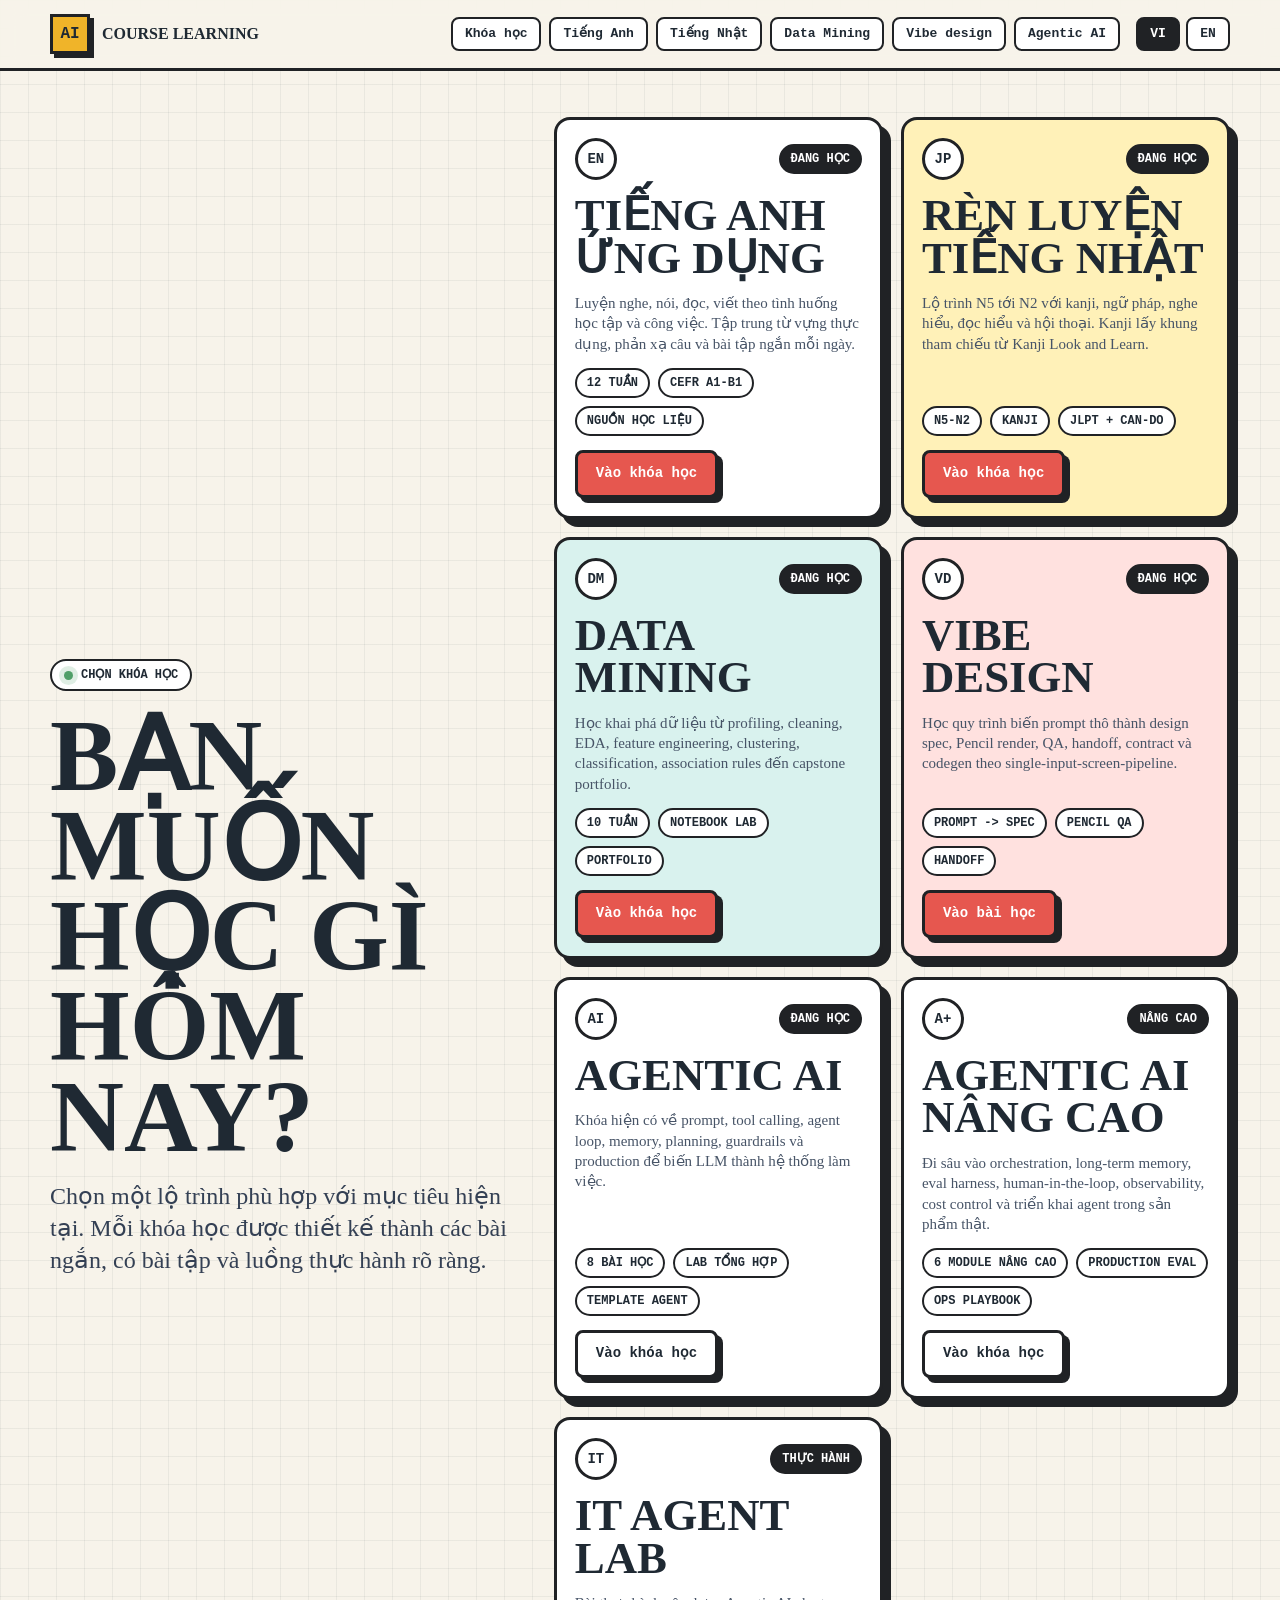
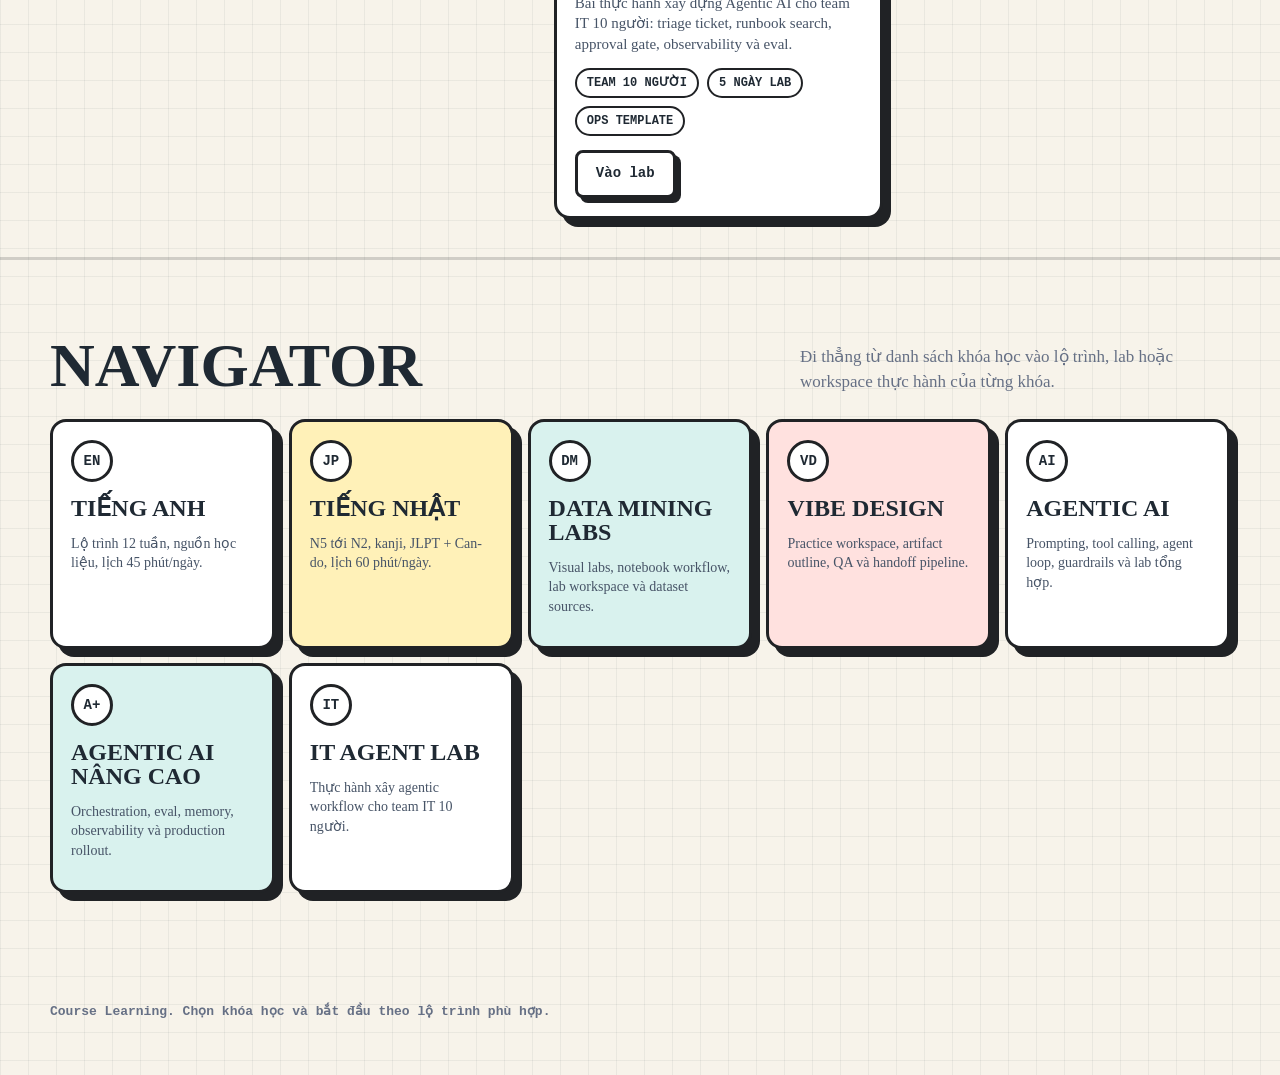
==== commit afe3caa2: "Add advanced agentic AI IT lab" ====
--- a/index.html
+++ b/index.html
@@ -74,6 +74,16 @@
             <strong>Agentic AI</strong>
             <small>Prompting, tool calling, agent loop, guardrails và lab tổng hợp.</small>
           </a>
+          <a class="navigator-tile" href="./agentic-ai.html#advanced">
+            <span class="module-num">A+</span>
+            <strong>Agentic AI nâng cao</strong>
+            <small>Orchestration, eval, memory, observability và production rollout.</small>
+          </a>
+          <a class="navigator-tile" href="./agentic-it-team.html#sprint-lab">
+            <span class="module-num">IT</span>
+            <strong>IT Agent Lab</strong>
+            <small>Thực hành xây agentic workflow cho team IT 10 người.</small>
+          </a>
         </div>
       </div>
     </section>
--- a/assets/css/styles.css
+++ b/assets/css/styles.css
@@ -743,8 +743,186 @@
   padding: 46px 0 38px;
 }
 
+.it-agent-hero {
+  min-height: calc(100vh - 68px);
+  display: grid;
+  grid-template-columns: .88fr 1.12fr;
+  gap: 34px;
+  align-items: center;
+  padding: 46px 0 38px;
+}
+
 .english-hero h1 {
   max-width: 820px;
+}
+
+.it-ops-illustration {
+  margin: 0;
+  border: 4px solid var(--line);
+  border-radius: 18px;
+  background: #d9f2ee;
+  box-shadow: var(--shadow);
+  overflow: hidden;
+}
+
+.it-ops-illustration svg {
+  display: block;
+  width: 100%;
+  min-height: 420px;
+}
+
+.svg-paper {
+  fill: #fffdf6;
+  stroke: var(--line);
+  stroke-width: 4;
+}
+
+.svg-wire {
+  fill: none;
+  stroke: var(--line);
+  stroke-width: 5;
+  stroke-dasharray: 12 10;
+}
+
+.svg-wire.red {
+  stroke: var(--red);
+}
+
+.svg-agent circle,
+.svg-card rect,
+.svg-team circle {
+  stroke: var(--line);
+  stroke-width: 4;
+}
+
+.svg-agent circle {
+  fill: var(--red);
+}
+
+.svg-agent text {
+  fill: #fff;
+  font: 900 34px/1 ui-monospace, SFMono-Regular, Menlo, monospace;
+}
+
+.svg-card rect {
+  fill: #fff;
+}
+
+.svg-card.yellow rect {
+  fill: #fff1b8;
+}
+
+.svg-card.cyan rect {
+  fill: #d9f2ee;
+}
+
+.svg-card.red rect {
+  fill: #ffe1df;
+}
+
+.svg-card text {
+  fill: var(--ink);
+  font: 900 18px/1 ui-monospace, SFMono-Regular, Menlo, monospace;
+}
+
+.svg-card text:nth-of-type(n + 2) {
+  fill: #475467;
+  font-size: 14px;
+}
+
+.svg-team circle {
+  fill: var(--yellow);
+}
+
+.svg-team circle:nth-child(2n) {
+  fill: var(--cyan);
+}
+
+.svg-team circle:nth-child(3n) {
+  fill: #fff;
+}
+
+.svg-caption {
+  fill: #475467;
+  font: 800 14px/1 ui-monospace, SFMono-Regular, Menlo, monospace;
+}
+
+.it-system-grid,
+.it-team-grid {
+  display: grid;
+  gap: 16px;
+}
+
+.it-system-grid {
+  grid-template-columns: repeat(4, 1fr);
+}
+
+.it-system-card,
+.team-seat {
+  border: 3px solid var(--line);
+  border-radius: 16px;
+  background: #fff;
+  box-shadow: var(--shadow);
+  padding: 18px;
+}
+
+.it-system-card:nth-child(2n),
+.team-seat:nth-child(2n) {
+  background: #fff1b8;
+}
+
+.it-system-card:nth-child(3n),
+.team-seat:nth-child(3n) {
+  background: #d9f2ee;
+}
+
+.it-system-card:nth-child(4n),
+.team-seat:nth-child(4n) {
+  background: #ffe1df;
+}
+
+.it-system-card h3 {
+  margin: 28px 0 10px;
+  font-size: 26px;
+  line-height: .95;
+  text-transform: uppercase;
+}
+
+.it-system-card p {
+  margin: 0;
+  color: #475467;
+  font-size: 15px;
+  line-height: 1.4;
+}
+
+.it-team-grid {
+  grid-template-columns: repeat(5, 1fr);
+}
+
+.team-seat {
+  min-height: 140px;
+}
+
+.team-seat.lead {
+  color: #fff;
+  background: var(--line);
+}
+
+.team-seat strong {
+  display: block;
+  margin-bottom: 10px;
+  font: 900 17px/1.1 ui-monospace, SFMono-Regular, Menlo, monospace;
+  text-transform: uppercase;
+}
+
+.team-seat span {
+  color: #475467;
+  font-size: 14px;
+  line-height: 1.35;
+}
+
+.team-seat.lead span {
+  color: #f2f4f7;
 }
 
 .english-scorecard {
@@ -1215,6 +1393,34 @@
   padding: 20px;
 }
 
+.path-card {
+  border: 3px solid var(--line);
+  border-radius: 16px;
+  background: #fff;
+  box-shadow: var(--shadow);
+  padding: 20px;
+}
+
+.path-card:nth-child(2n) {
+  background: #fff1b8;
+}
+
+.path-card:nth-child(3n) {
+  background: #d9f2ee;
+}
+
+.path-card ul {
+  display: grid;
+  gap: 10px;
+  margin: 0;
+  padding-left: 20px;
+}
+
+.path-card li {
+  color: #475467;
+  line-height: 1.4;
+}
+
 .practice-lab:nth-child(2n) { background: #fff1b8; }
 .practice-lab:nth-child(3n) { background: #d9f2ee; }
 
@@ -1353,6 +1559,7 @@
   .japanese-hero,
   .vibe-hero,
   .data-hero,
+  .it-agent-hero,
   .hero,
   .split,
   .quiz,
@@ -1365,6 +1572,7 @@
   .japanese-hero,
   .vibe-hero,
   .data-hero,
+  .it-agent-hero,
   .hero { min-height: auto; }
   .nav { justify-content: flex-start; }
   .course-navigator { grid-template-columns: repeat(2, 1fr); }
@@ -1378,6 +1586,8 @@
   .learning-path-grid,
   .practice-lab-grid,
   .workspace-grid,
+  .it-system-grid,
+  .it-team-grid,
   .checklist-grid,
   .daily-grid,
   .source-grid { grid-template-columns: 1fr; }
@@ -1404,6 +1614,8 @@
   .course-picker,
   .course-navigator,
   .saved-run-list,
+  .it-system-grid,
+  .it-team-grid,
   .modules { grid-template-columns: 1fr; }
   .flow-step,
   .diagram-row { grid-template-columns: 1fr; }
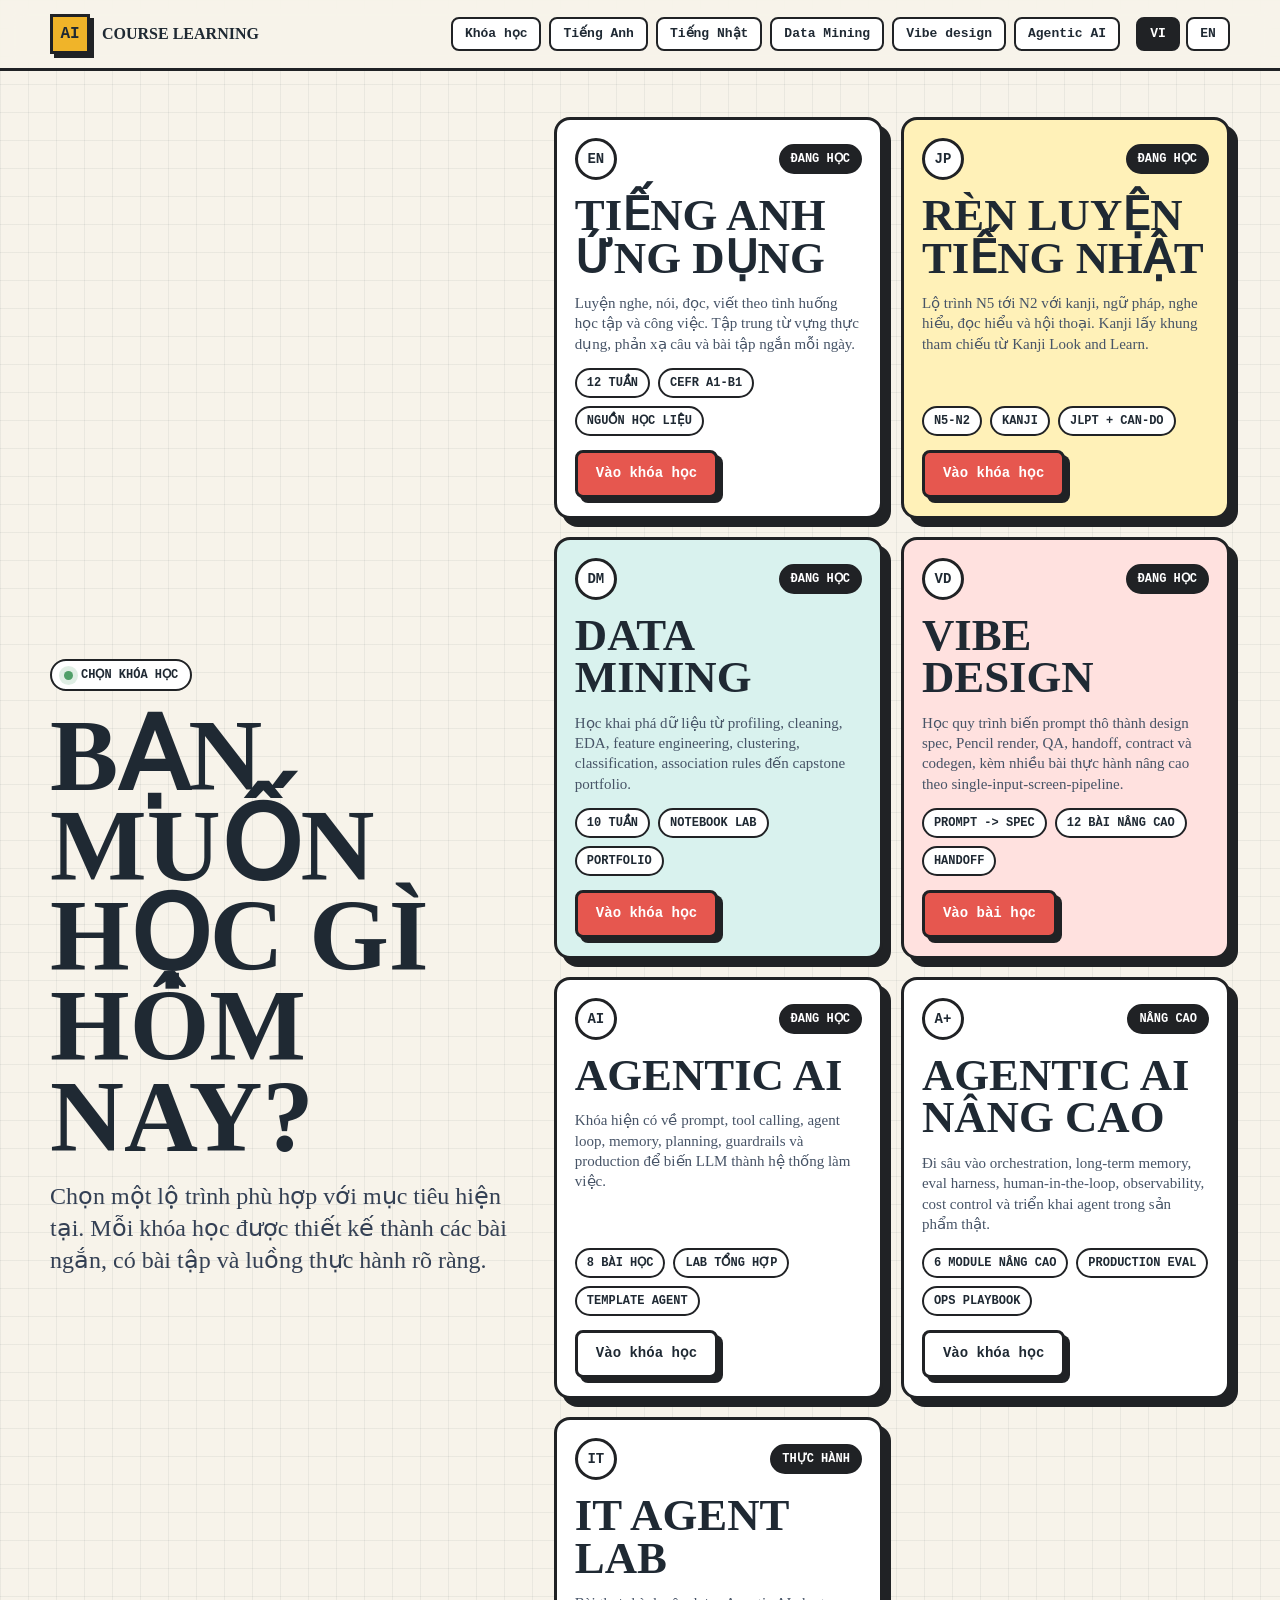
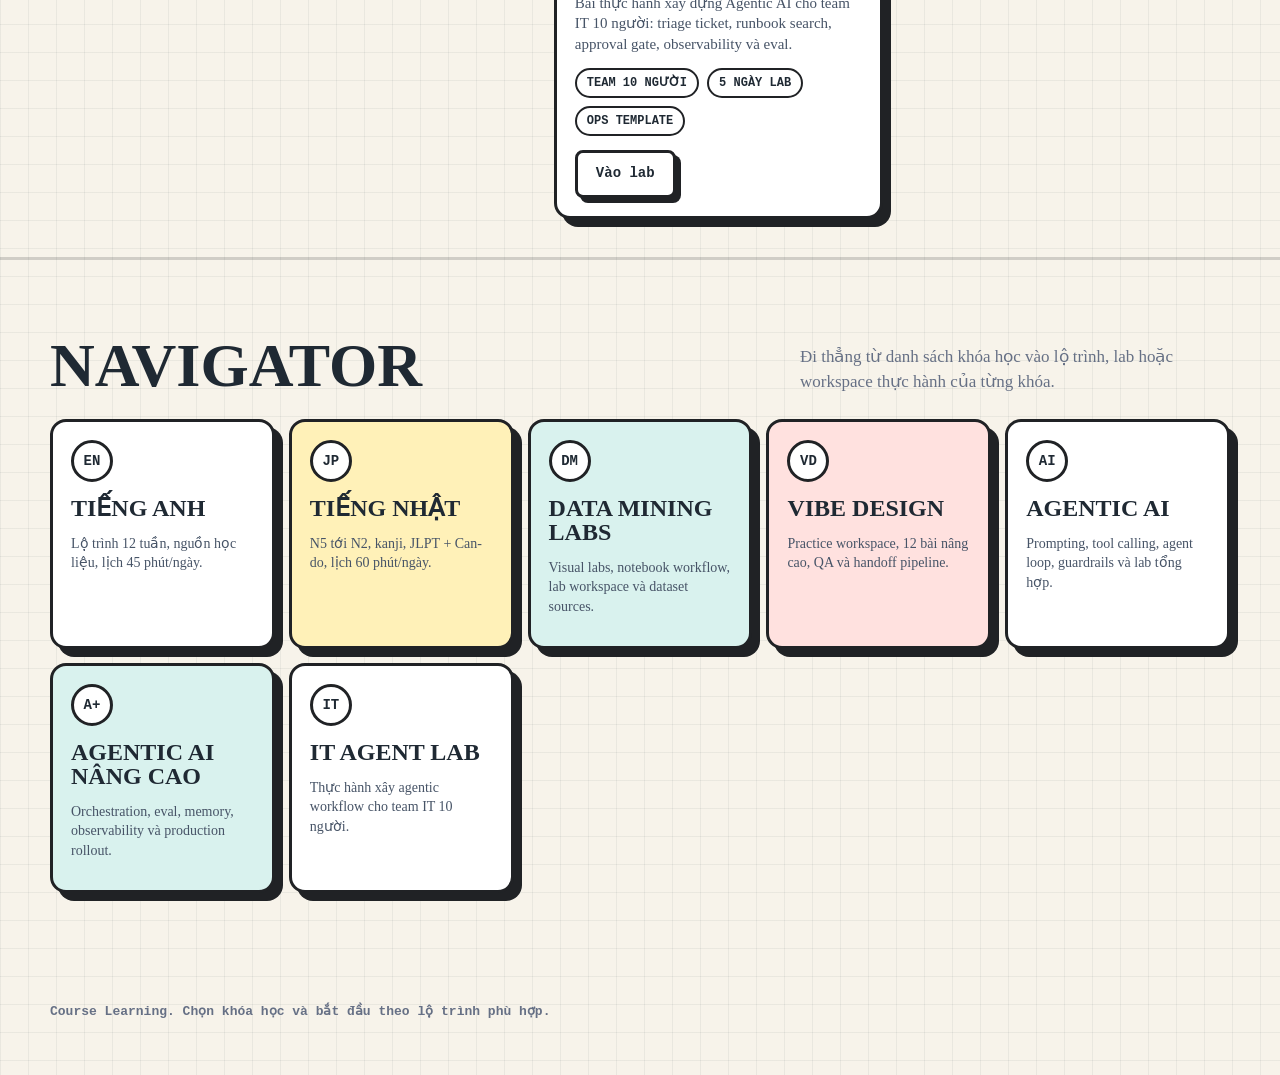
==== commit f4981c7f: "Deploy advanced Vibe design labs" ====
--- a/index.html
+++ b/index.html
@@ -67,7 +67,7 @@
           <a class="navigator-tile" href="./vibe-design.html#workspace">
             <span class="module-num">VD</span>
             <strong>Vibe design</strong>
-            <small>Practice workspace, artifact outline, QA và handoff pipeline.</small>
+            <small>Practice workspace, 12 bài nâng cao, QA và handoff pipeline.</small>
           </a>
           <a class="navigator-tile" href="./agentic-ai.html#lab">
             <span class="module-num">AI</span>
--- a/assets/css/styles.css
+++ b/assets/css/styles.css
@@ -1423,6 +1423,19 @@
 
 .practice-lab:nth-child(2n) { background: #fff1b8; }
 .practice-lab:nth-child(3n) { background: #d9f2ee; }
+
+.advanced-lab {
+  min-height: 330px;
+}
+
+.advanced-lab .module-num {
+  background: var(--line);
+  color: #fff;
+}
+
+.advanced-lab:nth-child(4n) {
+  background: #ffe1df;
+}
 
 .practice-lab p {
   margin: 0 0 14px;
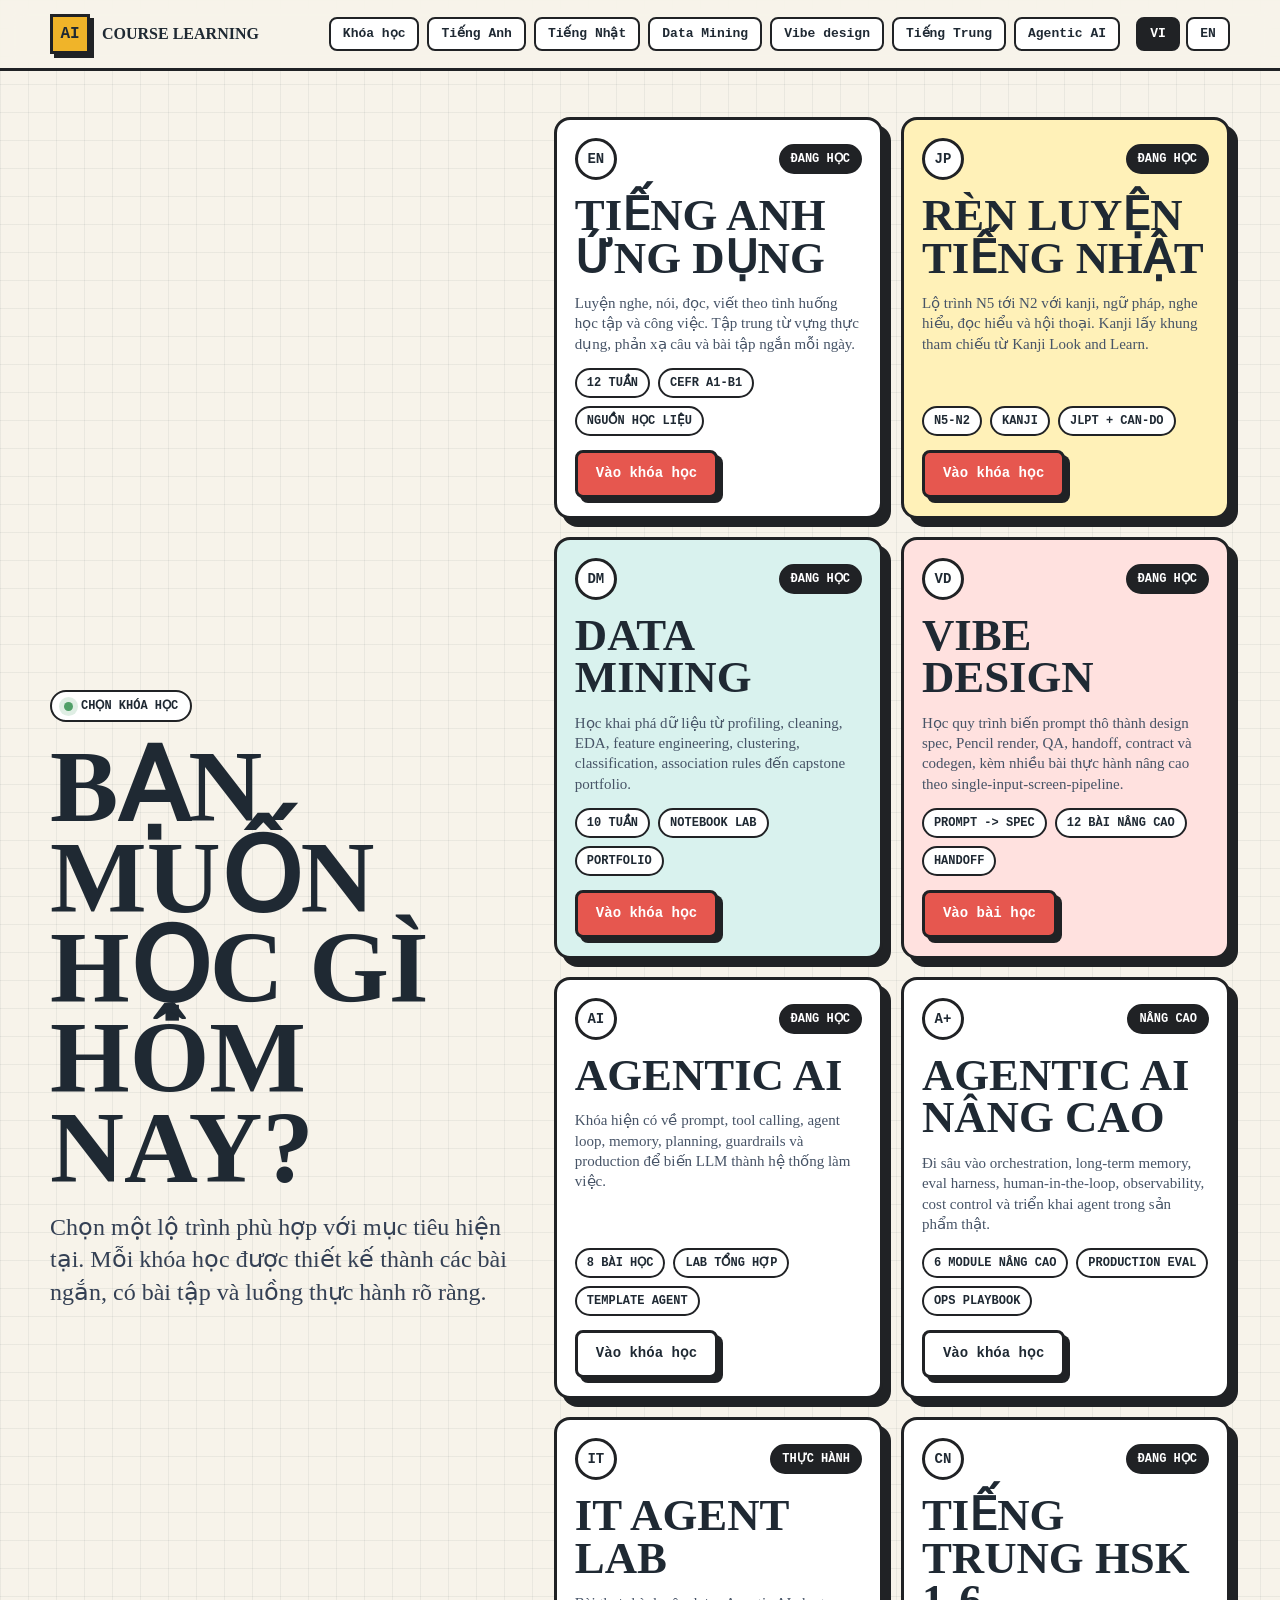
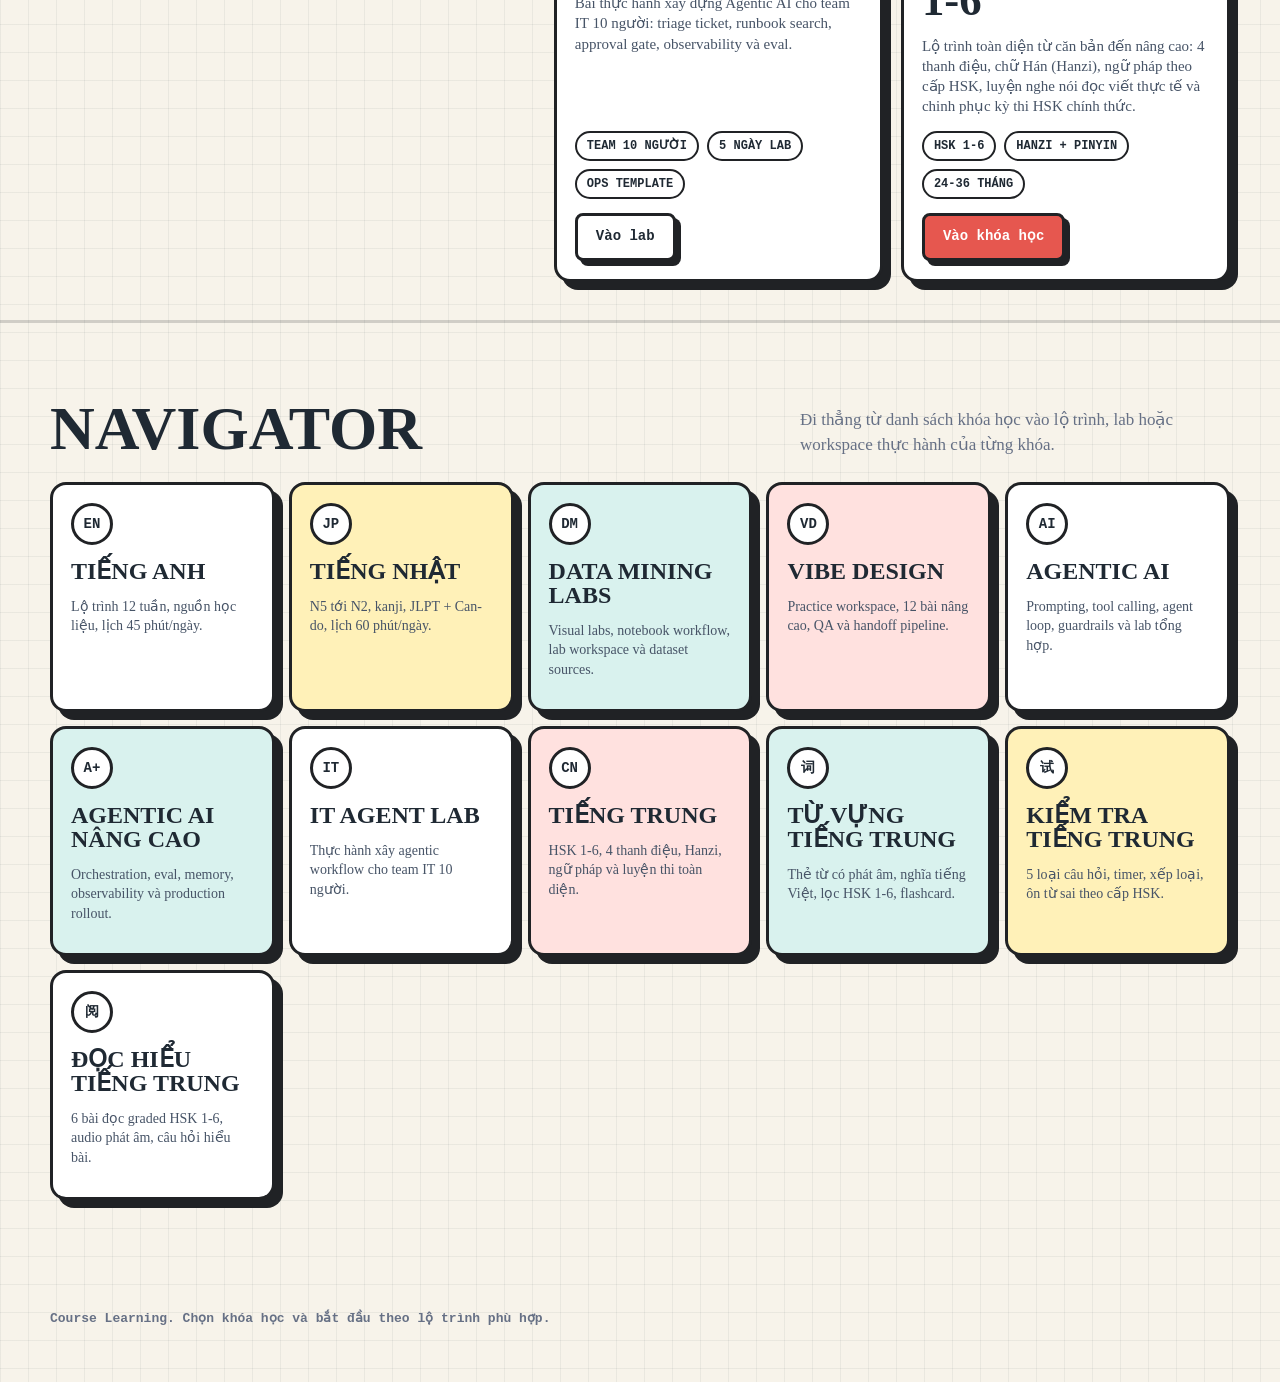
==== commit 62812f58: "feat: improve Chinese course — SRS, fill-in-blank quiz, reading page - chinese-vocab.html: SRS 4-but" ====
--- a/index.html
+++ b/index.html
@@ -20,6 +20,7 @@
         <a href="./japanese.html#roadmap">Tiếng Nhật</a>
         <a href="./data-mining.html#roadmap">Data Mining</a>
         <a href="./vibe-design.html#map">Vibe design</a>
+        <a href="./chinese.html#roadmap">Tiếng Trung</a>
         <a href="./agentic-ai.html#map" data-i18n="navAgenticAI">Agentic AI</a>
       </nav>
 
@@ -84,6 +85,26 @@
             <strong>IT Agent Lab</strong>
             <small>Thực hành xây agentic workflow cho team IT 10 người.</small>
           </a>
+          <a class="navigator-tile" href="./chinese.html#roadmap">
+            <span class="module-num">CN</span>
+            <strong>Tiếng Trung</strong>
+            <small>HSK 1-6, 4 thanh điệu, Hanzi, ngữ pháp và luyện thi toàn diện.</small>
+          </a>
+          <a class="navigator-tile" href="./chinese-vocab.html">
+            <span class="module-num">词</span>
+            <strong>Từ vựng tiếng Trung</strong>
+            <small>Thẻ từ có phát âm, nghĩa tiếng Việt, lọc HSK 1-6, flashcard.</small>
+          </a>
+          <a class="navigator-tile" href="./chinese-quiz.html">
+            <span class="module-num">试</span>
+            <strong>Kiểm tra tiếng Trung</strong>
+            <small>5 loại câu hỏi, timer, xếp loại, ôn từ sai theo cấp HSK.</small>
+          </a>
+          <a class="navigator-tile" href="./chinese-reading.html">
+            <span class="module-num">阅</span>
+            <strong>Đọc hiểu tiếng Trung</strong>
+            <small>6 bài đọc graded HSK 1-6, audio phát âm, câu hỏi hiểu bài.</small>
+          </a>
         </div>
       </div>
     </section>
